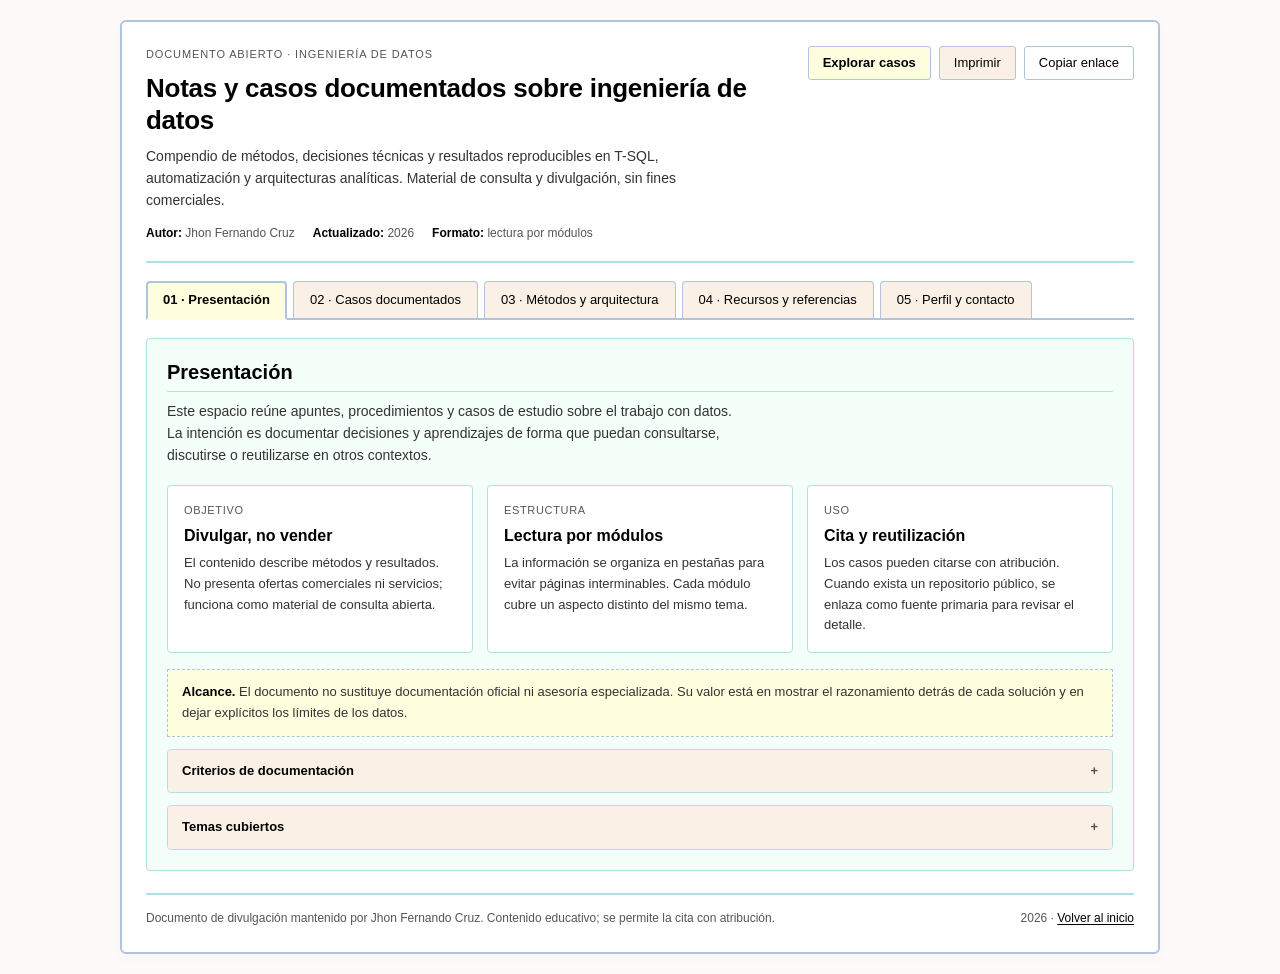
==== index.html @ 16dccc3d "Primera actualizacion de tentexto informativo" ====
<!DOCTYPE html>
<html lang="es">
<head>
  <meta charset="UTF-8">
  <meta name="viewport" content="width=device-width, initial-scale=1.0">
  <meta name="color-scheme" content="light">
  <meta name="description" content="Compendio abierto de notas, métodos y casos documentados sobre ingeniería de datos: T-SQL, automatización, arquitecturas Medallion y analítica.">
  <title>Ingeniería de datos · Notas y casos documentados</title>
  <link rel="icon" href="data:image/svg+xml,%3Csvg xmlns='http://www.w3.org/2000/svg' viewBox='0 0 64 64'%3E%3Crect width='64' height='64' rx='8' fill='%23FFFAFA' stroke='%23B0C4DE' stroke-width='3'/%3E%3Ctext x='32' y='42' font-family='Arial' font-size='24' font-weight='600' fill='%23000000' text-anchor='middle'%3Ejf%3C/text%3E%3C/svg%3E">
  <style>
    :root {
      --bg: #FFFAFA;
      --surface: #FFFFFF;
      --surface-tab: #FAF0E6;
      --surface-tab-active: #FFFFE0;
      --surface-panel: #F5FFFA;
      --surface-note: #FFFFE0;
      --border: #B0C4DE;
      --border-soft: #B0E0E6;
      --accent: #7FFFD4;
      --ink: #000000;
      --ink-soft: #333333;
      --ink-muted: #555555;
    }

    *,
    *::before,
    *::after {
      box-sizing: border-box;
    }

    [hidden] {
      display: none !important;
    }

    html {
      scroll-behavior: smooth;
    }

    body {
      margin: 0;
      min-height: 100vh;
      padding: 20px;
      display: flex;
      justify-content: center;
      align-items: flex-start;
      background-color: var(--bg);
      color: var(--ink);
      font-family: Arial, Helvetica, sans-serif;
      font-size: 14px;
      line-height: 1.6;
    }

    a {
      color: var(--ink);
      text-decoration: underline;
      text-underline-offset: 2px;
    }

    a:hover {
      text-decoration-thickness: 2px;
    }

    button {
      font-family: inherit;
    }

    :focus-visible {
      outline: 2px solid var(--border);
      outline-offset: 2px;
    }

    .skip-link {
      position: absolute;
      top: -60px;
      left: 16px;
      z-index: 10;
      padding: 8px 12px;
      border: 2px solid var(--border);
      background: var(--surface);
      font-size: 13px;
    }

    .skip-link:focus {
      top: 16px;
    }

    .main-container {
      width: 100%;
      max-width: 1040px;
      padding: 24px;
      border: 2px solid var(--border);
      border-radius: 6px;
      background-color: var(--surface);
      box-shadow: 0 4px 12px rgba(0, 0, 0, 0.03);
    }

    .doc-header {
      display: flex;
      align-items: flex-start;
      justify-content: space-between;
      gap: 24px;
      margin-bottom: 18px;
      padding-bottom: 18px;
      border-bottom: 2px solid var(--border-soft);
    }

    .doc-label {
      margin: 0 0 8px;
      color: var(--ink-muted);
      font-size: 11px;
      letter-spacing: 0.08em;
      text-transform: uppercase;
    }

    .doc-header h1 {
      margin: 0 0 8px;
      font-size: 26px;
      font-weight: 600;
      line-height: 1.25;
      letter-spacing: -0.01em;
    }

    .doc-subtitle {
      max-width: 70ch;
      margin: 0;
      color: var(--ink-soft);
      font-size: 14px;
    }

    .doc-meta {
      display: flex;
      flex-wrap: wrap;
      gap: 4px 18px;
      margin-top: 12px;
      color: var(--ink-muted);
      font-size: 12px;
    }

    .doc-meta strong {
      color: var(--ink);
      font-weight: 600;
    }

    .header-actions {
      display: flex;
      flex: 0 0 auto;
      flex-wrap: wrap;
      justify-content: flex-end;
      gap: 8px;
    }

    .btn {
      display: inline-flex;
      align-items: center;
      justify-content: center;
      gap: 6px;
      padding: 8px 14px;
      border: 1px solid var(--border);
      border-radius: 3px;
      background-color: var(--surface-tab);
      color: var(--ink);
      font-size: 13px;
      line-height: 1.2;
      text-decoration: none;
      cursor: pointer;
      transition: background-color 0.2s ease, border-color 0.2s ease;
    }

    .btn:hover {
      border-color: var(--accent);
      background-color: var(--surface-tab-active);
    }

    .btn-primary {
      background-color: var(--surface-tab-active);
      font-weight: 600;
    }

    .btn-quiet {
      background-color: var(--surface);
    }

    .btn-small {
      padding: 6px 10px;
      font-size: 12px;
    }

    .tabs-nav {
      display: flex;
      flex-wrap: wrap;
      gap: 6px;
      margin-bottom: 18px;
      border-bottom: 2px solid var(--border);
    }

    .tab-button {
      padding: 10px 16px;
      border: 1px solid var(--border);
      border-bottom: none;
      border-radius: 4px 4px 0 0;
      background-color: var(--surface-tab);
      color: var(--ink);
      font-size: 13px;
      line-height: 1.2;
      cursor: pointer;
      transition: background-color 0.2s ease, border-color 0.2s ease;
    }

    .tab-button:hover {
      border-color: var(--accent);
      background-color: var(--surface-tab-active);
    }

    .tab-button[aria-selected="true"] {
      margin-bottom: -2px;
      padding: 9px 15px;
      border: 2px solid var(--border);
      border-bottom: 2px solid var(--surface-tab-active);
      background-color: var(--surface-tab-active);
      font-weight: 600;
    }

    .tab-content {
      padding: 20px;
      border: 1px solid var(--border-soft);
      border-radius: 4px;
      background-color: var(--surface-panel);
    }

    .tab-content h2 {
      margin: 0 0 8px;
      padding-bottom: 6px;
      border-bottom: 1px solid var(--accent);
      font-size: 20px;
      font-weight: 600;
      line-height: 1.3;
    }

    .tab-content h3 {
      margin: 0 0 6px;
      font-size: 16px;
      font-weight: 600;
      line-height: 1.35;
    }

    .tab-content h4 {
      margin: 0 0 6px;
      font-size: 13px;
      font-weight: 600;
    }

    .panel-intro {
      max-width: 75ch;
      margin: 0 0 18px;
      color: var(--ink-soft);
    }

    .kicker {
      display: block;
      margin: 0 0 6px;
      color: var(--ink-muted);
      font-size: 11px;
      letter-spacing: 0.06em;
      text-transform: uppercase;
    }

    .grid {
      display: grid;
      gap: 14px;
    }

    .grid-2 {
      grid-template-columns: repeat(2, minmax(0, 1fr));
    }

    .grid-3 {
      grid-template-columns: repeat(3, minmax(0, 1fr));
    }

    .card {
      padding: 16px;
      border: 1px solid var(--border-soft);
      border-radius: 4px;
      background-color: var(--surface);
    }

    .card p {
      margin: 0;
      color: var(--ink-soft);
      font-size: 13px;
    }

    .card p + p {
      margin-top: 8px;
    }

    .list {
      margin: 0;
      padding-left: 18px;
      color: var(--ink-soft);
      font-size: 13px;
    }

    .list li {
      margin: 4px 0;
    }

    .list li::marker {
      color: var(--border);
    }

    .callout {
      margin-top: 16px;
      padding: 12px 14px;
      border: 1px dashed var(--border);
      background-color: var(--surface-note);
      color: var(--ink-soft);
      font-size: 13px;
    }

    .callout strong {
      color: var(--ink);
    }

    .callout p {
      margin: 0;
    }

    .callout p + p {
      margin-top: 6px;
    }

    .tag-list {
      display: flex;
      flex-wrap: wrap;
      gap: 5px;
      margin-top: 12px;
    }

    .tag {
      display: inline-block;
      padding: 2px 7px;
      border: 1px solid var(--border-soft);
      border-radius: 3px;
      background-color: var(--surface);
      color: var(--ink-soft);
      font-size: 11px;
      line-height: 1.4;
      white-space: nowrap;
    }

    details.note {
      margin-top: 12px;
      overflow: hidden;
      border: 1px solid var(--border-soft);
      border-radius: 4px;
      background-color: var(--surface);
    }

    details.note summary {
      display: flex;
      align-items: center;
      justify-content: space-between;
      gap: 12px;
      padding: 11px 14px;
      background-color: var(--surface-tab);
      font-size: 13px;
      font-weight: 600;
      list-style: none;
      cursor: pointer;
    }

    details.note summary::-webkit-details-marker {
      display: none;
    }

    details.note summary::after {
      content: "+";
      color: var(--ink-muted);
      font-weight: 600;
    }

    details.note[open] summary::after {
      content: "\2013";
    }

    details.note .note-body {
      padding: 14px;
      border-top: 1px solid var(--border-soft);
      color: var(--ink-soft);
      font-size: 13px;
    }

    details.note .note-body p {
      margin: 0 0 8px;
    }

    details.note .note-body p:last-child {
      margin-bottom: 0;
    }

    .toolbar {
      display: flex;
      flex-wrap: wrap;
      align-items: center;
      justify-content: space-between;
      gap: 12px;
      margin-bottom: 12px;
      padding: 10px;
      border: 1px solid var(--border-soft);
      border-radius: 4px;
      background-color: var(--surface);
    }

    .filters {
      display: flex;
      flex-wrap: wrap;
      gap: 4px;
    }

    .filter {
      padding: 6px 10px;
      border: 1px solid var(--border);
      border-radius: 3px;
      background-color: var(--surface-tab);
      color: var(--ink);
      font-size: 12px;
      line-height: 1.2;
      cursor: pointer;
      transition: background-color 0.2s ease, border-color 0.2s ease;
    }

    .filter:hover {
      border-color: var(--accent);
      background-color: var(--surface-tab-active);
    }

    .filter[aria-pressed="true"] {
      padding: 5px 9px;
      border: 2px solid var(--border);
      background-color: var(--surface-tab-active);
      font-weight: 600;
    }

    .count {
      margin-left: 2px;
      color: var(--ink-muted);
      font-size: 10px;
    }

    .search {
      display: flex;
      align-items: center;
      gap: 8px;
      height: 34px;
      padding: 0 10px;
      border: 1px solid var(--border);
      border-radius: 3px;
      background-color: var(--surface);
    }

    .search svg {
      flex: 0 0 auto;
      width: 14px;
      height: 14px;
      color: var(--ink-muted);
    }

    .search input {
      width: 190px;
      border: 0;
      outline: 0;
      background: transparent;
      color: var(--ink);
      font-family: inherit;
      font-size: 13px;
    }

    .results {
      margin: 0 0 12px;
      color: var(--ink-muted);
      font-size: 12px;
    }

    .results strong {
      color: var(--ink);
      font-weight: 600;
    }

    .case-grid {
      display: grid;
      grid-template-columns: repeat(2, minmax(0, 1fr));
      gap: 14px;
    }

    .case-card {
      display: flex;
      flex-direction: column;
      padding: 16px;
      border: 1px solid var(--border-soft);
      border-radius: 4px;
      background-color: var(--surface);
      transition: border-color 0.2s ease;
    }

    .case-card:hover {
      border-color: var(--border);
    }

    .case-top {
      display: flex;
      flex-wrap: wrap;
      align-items: center;
      gap: 8px;
      margin-bottom: 10px;
      color: var(--ink-muted);
      font-size: 11px;
      letter-spacing: 0.05em;
      text-transform: uppercase;
    }

    .case-num {
      color: var(--ink);
      font-weight: 600;
    }

    .case-year {
      margin-left: auto;
    }

    .case-card h3 {
      margin-bottom: 8px;
    }

    .case-card > p {
      flex: 1;
      margin: 0;
      color: var(--ink-soft);
      font-size: 13px;
    }

    .case-actions {
      display: flex;
      flex-wrap: wrap;
      gap: 8px;
      margin-top: 14px;
      padding-top: 12px;
      border-top: 1px solid var(--border-soft);
    }

    .empty-state {
      grid-column: 1 / -1;
      padding: 28px;
      border: 1px dashed var(--border);
      background-color: var(--surface-note);
      text-align: center;
      font-size: 13px;
    }

    .empty-state p {
      margin: 0 0 12px;
      color: var(--ink-soft);
    }

    .flow {
      display: flex;
      flex-wrap: wrap;
      align-items: center;
      gap: 6px;
      margin-bottom: 16px;
      padding: 14px;
      border: 1px solid var(--border-soft);
      border-radius: 4px;
      background-color: var(--surface);
    }

    .flow-step {
      padding: 6px 10px;
      border: 1px solid var(--border);
      border-radius: 3px;
      background-color: var(--surface-tab);
      font-size: 12px;
    }

    .flow-arrow {
      color: var(--ink-muted);
      font-size: 12px;
    }

    .section-sub {
      margin: 20px 0 10px;
      font-size: 16px;
      font-weight: 600;
    }

    .table-wrap {
      overflow-x: auto;
      border: 1px solid var(--border-soft);
      border-radius: 4px;
      background-color: var(--surface);
    }

    table {
      width: 100%;
      border-collapse: collapse;
      font-size: 13px;
    }

    th,
    td {
      padding: 9px 12px;
      border-bottom: 1px solid var(--border-soft);
      text-align: left;
      vertical-align: top;
    }

    th {
      background-color: var(--surface-tab);
      font-weight: 600;
    }

    tr:last-child td {
      border-bottom: 0;
    }

    td {
      color: var(--ink-soft);
    }

    .profile {
      padding: 18px;
      border: 1px solid var(--border-soft);
      border-radius: 4px;
      background-color: var(--surface);
    }

    .profile-head {
      display: flex;
      align-items: center;
      gap: 14px;
      margin-bottom: 14px;
      padding-bottom: 14px;
      border-bottom: 1px solid var(--border-soft);
    }

    .avatar {
      display: grid;
      place-items: center;
      width: 52px;
      height: 52px;
      border: 2px solid var(--border);
      border-radius: 4px;
      background-color: var(--surface-tab-active);
      font-size: 18px;
      font-weight: 600;
    }

    .profile-head h3 {
      margin: 0 0 2px;
    }

    .profile-head p {
      margin: 0;
      color: var(--ink-soft);
      font-size: 13px;
    }

    .profile .grid {
      margin-top: 14px;
    }

    .doc-footer {
      display: flex;
      flex-wrap: wrap;
      align-items: center;
      justify-content: space-between;
      gap: 12px;
      margin-top: 22px;
      padding-top: 14px;
      border-top: 2px solid var(--border-soft);
      color: var(--ink-muted);
      font-size: 12px;
    }

    .doc-footer p {
      margin: 0;
    }

    .action-status {
      margin: 8px 0 0;
      color: var(--ink-muted);
      font-size: 12px;
    }

    dialog {
      width: min(680px, calc(100% - 32px));
      max-height: calc(100vh - 40px);
      padding: 0;
      border: 2px solid var(--border);
      border-radius: 6px;
      background-color: var(--surface);
      color: var(--ink);
      box-shadow: 0 18px 50px rgba(0, 0, 0, 0.18);
    }

    dialog::backdrop {
      background-color: rgba(0, 0, 0, 0.35);
    }

    .modal-head {
      display: flex;
      align-items: flex-start;
      justify-content: space-between;
      gap: 16px;
      padding: 16px 20px;
      border-bottom: 2px solid var(--border-soft);
      background-color: var(--surface-tab);
    }

    .modal-head h3 {
      margin: 4px 0 0;
      font-size: 18px;
      font-weight: 600;
      line-height: 1.3;
    }

    .modal-head .kicker {
      margin: 0;
    }

    .icon-btn {
      display: grid;
      place-items: center;
      width: 32px;
      height: 32px;
      padding: 0;
      border: 1px solid var(--border);
      border-radius: 3px;
      background-color: var(--surface);
      color: var(--ink);
      font-size: 20px;
      line-height: 1;
      cursor: pointer;
    }

    .icon-btn:hover {
      border-color: var(--accent);
      background-color: var(--surface-tab-active);
    }

    .modal-body {
      max-height: 60vh;
      padding: 20px;
      overflow-y: auto;
    }

    .modal-section {
      margin-bottom: 16px;
    }

    .modal-section:last-child {
      margin-bottom: 0;
    }

    .modal-section h4 {
      margin: 0 0 6px;
      font-size: 13px;
      font-weight: 600;
      letter-spacing: 0.06em;
      text-transform: uppercase;
    }

    .modal-section p {
      margin: 0;
      color: var(--ink-soft);
      font-size: 13px;
    }

    .modal-foot {
      display: flex;
      flex-wrap: wrap;
      align-items: center;
      justify-content: space-between;
      gap: 8px;
      padding: 14px 20px;
      border-top: 1px solid var(--border-soft);
      background-color: var(--surface);
    }

    body.modal-open {
      overflow: hidden;
    }

    @media (max-width: 860px) {
      .doc-header {
        flex-direction: column;
      }

      .header-actions {
        justify-content: flex-start;
      }

      .grid-3 {
        grid-template-columns: 1fr;
      }
    }

    @media (max-width: 720px) {
      body {
        padding: 12px;
      }

      .main-container {
        padding: 16px;
      }

      .doc-header h1 {
        font-size: 22px;
      }

      .grid-2,
      .case-grid {
        grid-template-columns: 1fr;
      }

      .toolbar {
        flex-direction: column;
        align-items: stretch;
      }

      .search {
        width: 100%;
      }

      .search input {
        width: 100%;
      }

      .tab-button {
        padding: 9px 12px;
        font-size: 12px;
      }

      .tab-button[aria-selected="true"] {
        padding: 8px 11px;
      }
    }

    @media (max-width: 480px) {
      .doc-meta {
        flex-direction: column;
        gap: 2px;
      }

      .header-actions .btn {
        flex: 1;
      }

      .tab-content {
        padding: 16px;
      }
    }

    @media (prefers-reduced-motion: reduce) {
      html {
        scroll-behavior: auto;
      }

      *,
      *::before,
      *::after {
        animation: none !important;
        transition: none !important;
      }
    }

    @media print {
      body {
        display: block;
        padding: 0;
      }

      .main-container {
        max-width: none;
        padding: 0;
        border: 0;
        box-shadow: none;
      }

      .header-actions,
      .tabs-nav,
      .toolbar,
      .case-actions,
      .modal-foot,
      .doc-footer,
      .action-status {
        display: none !important;
      }

      .tab-content,
      .tab-content[hidden] {
        display: block !important;
        margin-bottom: 24px;
        padding: 0;
        border: 0;
      }

      .case-card[hidden] {
        display: flex !important;
      }

      a {
        text-decoration: none;
      }
    }
  </style>
</head>
<body>
  <a class="skip-link" href="#contenido">Saltar al contenido</a>

  <div class="main-container">
    <header class="doc-header">
      <div>
        <p class="doc-label">Documento abierto · Ingeniería de datos</p>
        <h1>Notas y casos documentados sobre ingeniería de datos</h1>
        <p class="doc-subtitle">Compendio de métodos, decisiones técnicas y resultados reproducibles en T-SQL, automatización y arquitecturas analíticas. Material de consulta y divulgación, sin fines comerciales.</p>
        <div class="doc-meta">
          <span><strong>Autor:</strong> Jhon Fernando Cruz</span>
          <span><strong>Actualizado:</strong> 2026</span>
          <span><strong>Formato:</strong> lectura por módulos</span>
        </div>
      </div>
      <div class="header-actions">
        <button class="btn btn-primary" type="button" data-goto="tab-casos">Explorar casos</button>
        <button class="btn" type="button" id="printDoc">Imprimir</button>
        <button class="btn btn-quiet" type="button" id="copyLink">Copiar enlace</button>
      </div>
    </header>
    <p class="action-status" id="actionStatus" role="status" aria-live="polite"></p>

    <nav class="tabs-nav" role="tablist" aria-label="Módulos del documento">
      <button class="tab-button" id="tab-presentacion" type="button" role="tab" aria-selected="true" aria-controls="panel-presentacion" tabindex="0">01 · Presentación</button>
      <button class="tab-button" id="tab-casos" type="button" role="tab" aria-selected="false" aria-controls="panel-casos" tabindex="-1">02 · Casos documentados</button>
      <button class="tab-button" id="tab-metodos" type="button" role="tab" aria-selected="false" aria-controls="panel-metodos" tabindex="-1">03 · Métodos y arquitectura</button>
      <button class="tab-button" id="tab-recursos" type="button" role="tab" aria-selected="false" aria-controls="panel-recursos" tabindex="-1">04 · Recursos y referencias</button>
      <button class="tab-button" id="tab-perfil" type="button" role="tab" aria-selected="false" aria-controls="panel-perfil" tabindex="-1">05 · Perfil y contacto</button>
    </nav>

    <main id="contenido">
      <section class="tab-content" id="panel-presentacion" role="tabpanel" aria-labelledby="tab-presentacion" tabindex="0">
        <h2>Presentación</h2>
        <p class="panel-intro">Este espacio reúne apuntes, procedimientos y casos de estudio sobre el trabajo con datos. La intención es documentar decisiones y aprendizajes de forma que puedan consultarse, discutirse o reutilizarse en otros contextos.</p>

        <div class="grid grid-3">
          <article class="card">
            <span class="kicker">Objetivo</span>
            <h3>Divulgar, no vender</h3>
            <p>El contenido describe métodos y resultados. No presenta ofertas comerciales ni servicios; funciona como material de consulta abierta.</p>
          </article>
          <article class="card">
            <span class="kicker">Estructura</span>
            <h3>Lectura por módulos</h3>
            <p>La información se organiza en pestañas para evitar páginas interminables. Cada módulo cubre un aspecto distinto del mismo tema.</p>
          </article>
          <article class="card">
            <span class="kicker">Uso</span>
            <h3>Cita y reutilización</h3>
            <p>Los casos pueden citarse con atribución. Cuando exista un repositorio público, se enlaza como fuente primaria para revisar el detalle.</p>
          </article>
        </div>

        <div class="callout">
          <p><strong>Alcance.</strong> El documento no sustituye documentación oficial ni asesoría especializada. Su valor está en mostrar el razonamiento detrás de cada solución y en dejar explícitos los límites de los datos.</p>
        </div>

        <details class="note">
          <summary>Criterios de documentación</summary>
          <div class="note-body">
            <ul class="list">
              <li>Reproducibilidad: cada caso indica herramientas, entradas y pasos generales.</li>
              <li>Contexto: se explica el problema antes de la solución.</li>
              <li>Límites: se anotan supuestos, restricciones y resultados que no deben generalizarse.</li>
              <li>Fuentes: los repositorios y la documentación externa se enlazan cuando están disponibles.</li>
            </ul>
          </div>
        </details>

        <details class="note">
          <summary>Temas cubiertos</summary>
          <div class="note-body">
            <div class="tag-list">
              <span class="tag">T-SQL</span>
              <span class="tag">SQL Server</span>
              <span class="tag">Python</span>
              <span class="tag">Pandas</span>
              <span class="tag">DuckDB</span>
              <span class="tag">SSIS</span>
              <span class="tag">Power BI</span>
              <span class="tag">Arquitectura Medallion</span>
              <span class="tag">APIs REST</span>
              <span class="tag">OCR</span>
              <span class="tag">Machine learning</span>
              <span class="tag">Automatización</span>
            </div>
          </div>
        </details>
      </section>

      <section class="tab-content" id="panel-casos" role="tabpanel" aria-labelledby="tab-casos" tabindex="0" hidden>
        <h2>Casos documentados</h2>
        <p class="panel-intro">Seis ejercicios resumidos con contexto, método, resultados y aprendizajes. Usa los filtros o la búsqueda para localizar un tema; abre una ficha para leer el detalle sin salir de esta vista.</p>

        <div class="toolbar">
          <div class="filters" role="group" aria-label="Filtrar casos por área">
            <button class="filter" type="button" data-filter="all" aria-pressed="true">Todos <span class="count">06</span></button>
            <button class="filter" type="button" data-filter="data" aria-pressed="false">Datos y BI <span class="count">03</span></button>
            <button class="filter" type="button" data-filter="ml" aria-pressed="false">ML e IA <span class="count">02</span></button>
            <button class="filter" type="button" data-filter="web" aria-pressed="false">Web y APIs <span class="count">02</span></button>
            <button class="filter" type="button" data-filter="automation" aria-pressed="false">Automatización <span class="count">03</span></button>
          </div>
          <label class="search">
            <span class="kicker" hidden>Buscar casos</span>
            <svg viewBox="0 0 24 24" fill="none" stroke="currentColor" stroke-width="1.8" stroke-linecap="round" stroke-linejoin="round" aria-hidden="true"><circle cx="11" cy="11" r="7"></circle><path d="m20 20-3.5-3.5"></path></svg>
            <input id="caseSearch" type="search" placeholder="Buscar tecnología o tema" aria-label="Buscar casos por tecnología o tema">
          </label>
        </div>

        <p class="results" aria-live="polite"><strong id="caseCount">06</strong> casos visibles</p>

        <div class="case-grid" id="caseGrid">
          <article class="case-card" data-category="ml data" data-search="tesis maestria ciencia datos prediccion sla ultima milla logistica sql server databricks duckdb xgboost lightgbm random forest shap">
            <div class="case-top">
              <span class="case-num">01</span>
              <span class="tag">ML y Datos</span>
              <span class="case-year">2026</span>
            </div>
            <h3>Predicción de SLA en última milla</h3>
            <p>Base analítica por guía y modelos para estimar tiempos de entrega e incumplimiento de SLA en Bogotá, con validación temporal y prueba final única.</p>
            <div class="tag-list">
              <span class="tag">Databricks</span>
              <span class="tag">DuckDB</span>
              <span class="tag">SQL Server</span>
              <span class="tag">XGBoost</span>
            </div>
            <div class="case-actions">
              <button class="btn btn-small" type="button" data-case="sla">Leer ficha</button>
              <a class="btn btn-small btn-quiet" href="https://github.com/jhonfcb87colab/PROYECTO_DE_GRADO_ML-" target="_blank" rel="noopener noreferrer">Repositorio</a>
            </div>
          </article>

          <article class="case-card" data-category="ml" data-search="proyecto centinela perceptron multicapa mlp pytorch produccion agricola valle del cauca regresion datos abiertos">
            <div class="case-top">
              <span class="case-num">02</span>
              <span class="tag">ML e IA</span>
              <span class="case-year">2026</span>
            </div>
            <h3>Proyecto Centinela · MLP agrícola</h3>
            <p>Red neuronal en PyTorch para estimar producción frutícola del Valle del Cauca a partir de municipio, cultivo, ciclo y año, con auditoría ética de sus errores.</p>
            <div class="tag-list">
              <span class="tag">PyTorch</span>
              <span class="tag">MLP</span>
              <span class="tag">Pandas</span>
              <span class="tag">Socrata</span>
            </div>
            <div class="case-actions">
              <button class="btn btn-small" type="button" data-case="centinela">Leer ficha</button>
              <a class="btn btn-small btn-quiet" href="https://github.com/jhonfcb87colab/ProyectoCentinela" target="_blank" rel="noopener noreferrer">Repositorio</a>
            </div>
          </article>

          <article class="case-card" data-category="data web" data-search="bi web flask dashboards sql server postgresql mysql roles permisos autoria visualizacion auditoria">
            <div class="case-top">
              <span class="case-num">03</span>
              <span class="tag">Datos y BI</span>
              <span class="case-year">2026</span>
            </div>
            <h3>BI Web · dashboards con roles y SQL</h3>
            <p>Aplicación Flask con capas de autoría y visualización, login, permisos por tablero, consola SQL y conexión a SQL Server, PostgreSQL, MySQL y más.</p>
            <div class="tag-list">
              <span class="tag">Flask</span>
              <span class="tag">SQL Server</span>
              <span class="tag">RBAC</span>
              <span class="tag">SVG charts</span>
            </div>
            <div class="case-actions">
              <button class="btn btn-small" type="button" data-case="biweb">Leer ficha</button>
              <a class="btn btn-small btn-quiet" href="https://github.com/jhonfcb87colab/Proyecto06" target="_blank" rel="noopener noreferrer">Repositorio</a>
            </div>
          </article>

          <article class="case-card" data-category="data automation" data-search="repoblamiento bi escritorio python ttkbootstrap sql server procedimientos almacenados fechas login roles admin">
            <div class="case-top">
              <span class="case-num">04</span>
              <span class="tag">Automatización</span>
              <span class="case-year">2026</span>
            </div>
            <h3>Repoblamiento BI · app de escritorio</h3>
            <p>Herramienta Python para relanzar procesos de cubos por rango de fechas, ejecutar procedimientos en SQL Server y administrar usuarios y roles sin tocar el servidor.</p>
            <div class="tag-list">
              <span class="tag">Python</span>
              <span class="tag">ttkbootstrap</span>
              <span class="tag">SQL Server</span>
              <span class="tag">Stored procs</span>
            </div>
            <div class="case-actions">
              <button class="btn btn-small" type="button" data-case="repoblamiento">Leer ficha</button>
              <a class="btn btn-small btn-quiet" href="https://github.com/jhonfcb87colab/DevAppFinalRepoblar" target="_blank" rel="noopener noreferrer">Repositorio</a>
            </div>
          </article>

          <article class="case-card" data-category="web automation" data-search="api repoblamiento fastapi rest endpoints python json integracion sql server procesos">
            <div class="case-top">
              <span class="case-num">05</span>
              <span class="tag">Web y APIs</span>
              <span class="case-year">2026</span>
            </div>
            <h3>API de repoblamiento con FastAPI</h3>
            <p>API REST para validar y disparar procesos de repoblamiento, con endpoints de prueba y un punto de integración para conectar procedimientos de SQL Server.</p>
            <div class="tag-list">
              <span class="tag">FastAPI</span>
              <span class="tag">Python</span>
              <span class="tag">REST</span>
              <span class="tag">JSON</span>
            </div>
            <div class="case-actions">
              <button class="btn btn-small" type="button" data-case="api">Leer ficha</button>
              <a class="btn btn-small btn-quiet" href="https://github.com/jhonfcb87colab/Dev_Repoblamiento" target="_blank" rel="noopener noreferrer">Repositorio</a>
            </div>
          </article>

          <article class="case-card" data-category="automation" data-search="ocr guias logisticas python opencv tesseract pyzbar codigo barras devoluciones imagenes tif sql server">
            <div class="case-top">
              <span class="case-num">06</span>
              <span class="tag">Automatización</span>
              <span class="case-year">2025</span>
            </div>
            <h3>OCR de guías logísticas</h3>
            <p>Procesamiento por lotes de imágenes TIF con OpenCV, Tesseract y pyzbar para leer códigos de barras, detectar devoluciones e insertar resultados en SQL Server.</p>
            <div class="tag-list">
              <span class="tag">OpenCV</span>
              <span class="tag">Tesseract</span>
              <span class="tag">pyzbar</span>
              <span class="tag">SQL Server</span>
            </div>
            <div class="case-actions">
              <button class="btn btn-small" type="button" data-case="ocr">Leer ficha</button>
              <a class="btn btn-small btn-quiet" href="https://github.com/jhonfcb87colab/Dev_Py_pruebas_procesar_img" target="_blank" rel="noopener noreferrer">Repositorio</a>
            </div>
          </article>

          <div class="empty-state" id="caseEmpty" hidden>
            <p>No hay casos que coincidan con la búsqueda o el filtro seleccionado.</p>
            <button class="btn" type="button" id="clearFilters">Limpiar filtros</button>
          </div>
        </div>

        <div class="callout">
          <p><strong>Nota metodológica.</strong> Las cifras y resultados corresponden a los contextos descritos en cada ficha. No deben interpretarse como benchmarks generales ni como garantía de rendimiento en otros entornos.</p>
        </div>
      </section>

      <section class="tab-content" id="panel-metodos" role="tabpanel" aria-labelledby="tab-metodos" tabindex="0" hidden>
        <h2>Métodos y arquitectura</h2>
        <p class="panel-intro">Resumen de los patrones que se repiten en los casos: un flujo por capas, consultas medibles y automatizaciones con control explícito. Cada bloque describe el criterio, no una receta rígida.</p>

        <div class="flow" aria-label="Flujo de referencia de datos">
          <span class="flow-step">Origen</span>
          <span class="flow-arrow">→</span>
          <span class="flow-step">Staging</span>
          <span class="flow-arrow">→</span>
          <span class="flow-step">Bronce</span>
          <span class="flow-arrow">→</span>
          <span class="flow-step">Plata</span>
          <span class="flow-arrow">→</span>
          <span class="flow-step">Oro</span>
          <span class="flow-arrow">→</span>
          <span class="flow-step">Consumo</span>
        </div>

        <div class="grid grid-2">
          <details class="note" open>
            <summary>Arquitectura Medallion</summary>
            <div class="note-body">
              <p>La arquitectura separa el dato crudo del dato listo para analizar. Cada capa tiene una responsabilidad distinta y un nivel de calidad esperado.</p>
              <ul class="list">
                <li><strong>Bronce:</strong> ingesta sin transformar, con trazabilidad de origen y fecha de carga.</li>
                <li><strong>Plata:</strong> limpieza, normalización, deduplicación y reglas de negocio básicas.</li>
                <li><strong>Oro:</strong> modelos agregados y tablas listas para consumo analítico.</li>
              </ul>
            </div>
          </details>

          <details class="note">
            <summary>Optimización T-SQL</summary>
            <div class="note-body">
              <p>La optimización parte del plan de ejecución y de la carga real, no de aplicar índices por costumbre.</p>
              <ul class="list">
                <li>Revisar predicados y evitar funciones que impidan el uso de índices.</li>
                <li>Analizar estadísticas, cardinalidad y lecturas lógicas antes de crear índices.</li>
                <li>Evaluar particionamiento y filegroups cuando el volumen lo justifica.</li>
                <li>Medir antes y después; documentar el cambio y su impacto.</li>
              </ul>
            </div>
          </details>

          <details class="note">
            <summary>Automatización y orquestación</summary>
            <div class="note-body">
              <p>Automatizar no es solo programar una tarea: implica hacerla observable y repetible.</p>
              <ul class="list">
                <li>Separar configuración, credenciales y lógica.</li>
                <li>Registrar inicio, fin, errores y duración de cada ejecución.</li>
                <li>Diseñar procesos idempotentes y con reintentos controlados.</li>
                <li>Usar Python, Bash o SSIS según el entorno y el equipo que mantiene el proceso.</li>
              </ul>
            </div>
          </details>

          <details class="note">
            <summary>Calidad y observabilidad</summary>
            <div class="note-body">
              <p>Un pipeline silencioso no es necesariamente un pipeline sano. La validación debe ser explícita.</p>
              <ul class="list">
                <li>Verificar conteos, nulos, duplicados y rangos esperados.</li>
                <li>Controlar frescura del dato y fechas de última carga.</li>
                <li>Separar errores técnicos de errores de negocio.</li>
                <li>Alertar con contexto suficiente para diagnosticar sin abrir el servidor.</li>
              </ul>
            </div>
          </details>

          <details class="note">
            <summary>Entrega analítica y Power BI</summary>
            <div class="note-body">
              <p>La capa de consumo debe responder preguntas concretas y mantener coherencia entre métricas.</p>
              <ul class="list">
                <li>Definir métricas una sola vez y reutilizarlas en los tableros.</li>
                <li>Documentar el grano de cada tabla y el significado de cada campo.</li>
                <li>Optimizar el modelo antes de agregar complejidad visual.</li>
                <li>Revisar permisos y exposición de datos sensibles.</li>
              </ul>
            </div>
          </details>

          <details class="note">
            <summary>Checklist de revisión</summary>
            <div class="note-body">
              <ul class="list">
                <li>¿El problema y el alcance están escritos?</li>
                <li>¿Las fuentes y supuestos están identificados?</li>
                <li>¿El proceso se puede repetir sin intervención manual?</li>
                <li>¿Hay validaciones y registro de errores?</li>
                <li>¿Los resultados tienen fecha, contexto y límites?</li>
                <li>¿La documentación permite que otra persona lo mantenga?</li>
              </ul>
            </div>
          </details>
        </div>
      </section>

      <section class="tab-content" id="panel-recursos" role="tabpanel" aria-labelledby="tab-recursos" tabindex="0" hidden>
        <h2>Recursos y referencias</h2>
        <p class="panel-intro">Herramientas, fuentes y definiciones de apoyo. Los enlaces externos llevan a documentación oficial o a los repositorios donde se publica el código de cada caso.</p>

        <div class="grid grid-2">
          <article class="card">
            <span class="kicker">Herramientas</span>
            <h3>Organizadas por área</h3>
            <ul class="list">
              <li><strong>Bases de datos:</strong> SQL Server, T-SQL, PostgreSQL, MySQL.</li>
              <li><strong>Procesamiento:</strong> Python, Pandas, DuckDB, PyTorch.</li>
              <li><strong>Integración:</strong> SSIS, FastAPI, APIs REST.</li>
              <li><strong>Visualización:</strong> Power BI, gráficos SVG.</li>
              <li><strong>Automatización:</strong> Bash, Linux, Git.</li>
              <li><strong>Visión:</strong> OpenCV, Tesseract, pyzbar.</li>
            </ul>
          </article>

          <article class="card">
            <span class="kicker">Fuentes primarias</span>
            <h3>Repositorios de los casos</h3>
            <ul class="list">
              <li><a href="https://github.com/jhonfcb87colab/PROYECTO_DE_GRADO_ML-" target="_blank" rel="noopener noreferrer">Predicción de SLA en última milla</a></li>
              <li><a href="https://github.com/jhonfcb87colab/ProyectoCentinela" target="_blank" rel="noopener noreferrer">Proyecto Centinela</a></li>
              <li><a href="https://github.com/jhonfcb87colab/Proyecto06" target="_blank" rel="noopener noreferrer">BI Web con roles y SQL</a></li>
              <li><a href="https://github.com/jhonfcb87colab/DevAppFinalRepoblar" target="_blank" rel="noopener noreferrer">Repoblamiento BI de escritorio</a></li>
              <li><a href="https://github.com/jhonfcb87colab/Dev_Repoblamiento" target="_blank" rel="noopener noreferrer">API de repoblamiento</a></li>
              <li><a href="https://github.com/jhonfcb87colab/Dev_Py_pruebas_procesar_img" target="_blank" rel="noopener noreferrer">OCR de guías logísticas</a></li>
            </ul>
          </article>
        </div>

        <h3 class="section-sub">Glosario mínimo</h3>
        <div class="table-wrap">
          <table>
            <thead>
              <tr>
                <th scope="col">Término</th>
                <th scope="col">Definición breve</th>
              </tr>
            </thead>
            <tbody>
              <tr>
                <td>Arquitectura Medallion</td>
                <td>Organización por capas de calidad creciente: bronce, plata y oro.</td>
              </tr>
              <tr>
                <td>Idempotencia</td>
                <td>Propiedad de un proceso que puede ejecutarse varias veces sin duplicar resultados.</td>
              </tr>
              <tr>
                <td>Predicado SARGable</td>
                <td>Condición de consulta que permite al motor usar índices de forma eficiente.</td>
              </tr>
              <tr>
                <td>SLA</td>
                <td>Acuerdo de nivel de servicio; en logística suele referirse al cumplimiento de tiempos de entrega.</td>
              </tr>
              <tr>
                <td>ETL / ELT</td>
                <td>Patrones de extracción, transformación y carga de datos entre sistemas.</td>
              </tr>
              <tr>
                <td>Frescura del dato</td>
                <td>Tiempo transcurrido desde la última actualización válida de una tabla o proceso.</td>
              </tr>
            </tbody>
          </table>
        </div>

        <details class="note">
          <summary>Documentación externa recomendada</summary>
          <div class="note-body">
            <ul class="list">
              <li><a href="https://learn.microsoft.com/sql/t-sql/language-reference" target="_blank" rel="noopener noreferrer">Microsoft Learn · Referencia de T-SQL</a></li>
              <li><a href="https://docs.python.org/3/" target="_blank" rel="noopener noreferrer">Python · Documentación oficial</a></li>
              <li><a href="https://duckdb.org/docs/" target="_blank" rel="noopener noreferrer">DuckDB · Documentación</a></li>
              <li><a href="https://pandas.pydata.org/docs/" target="_blank" rel="noopener noreferrer">Pandas · Documentación</a></li>
              <li><a href="https://fastapi.tiangolo.com/" target="_blank" rel="noopener noreferrer">FastAPI · Documentación</a></li>
              <li><a href="https://learn.microsoft.com/power-bi/" target="_blank" rel="noopener noreferrer">Microsoft Learn · Power BI</a></li>
              <li><a href="https://docs.databricks.com/" target="_blank" rel="noopener noreferrer">Databricks · Documentación</a></li>
              <li><a href="https://github.com/tesseract-ocr/tesseract" target="_blank" rel="noopener noreferrer">Tesseract OCR · Repositorio</a></li>
            </ul>
          </div>
        </details>
      </section>

      <section class="tab-content" id="panel-perfil" role="tabpanel" aria-labelledby="tab-perfil" tabindex="0" hidden>
        <h2>Perfil y contacto</h2>
        <p class="panel-intro">Información sobre el autor del documento y el enfoque con el que se mantiene. Este espacio no es una página de servicios: es el contexto necesario para interpretar y discutir el contenido.</p>

        <div class="profile">
          <div class="profile-head">
            <div class="avatar" aria-hidden="true">JF</div>
            <div>
              <h3>Jhon Fernando Cruz</h3>
              <p>Ingeniero de datos · T-SQL, Python y arquitecturas analíticas</p>
            </div>
          </div>
          <p>Diseño y documento soluciones de datos de punta a punta: consultas T-SQL avanzadas, índices y particionamiento, automatizaciones en Python sobre Linux y arquitecturas Medallion con SSIS y Power BI.</p>
          <div class="grid grid-2">
            <div>
              <h4>Áreas de trabajo</h4>
              <ul class="list">
                <li>Optimización y modelado en SQL Server.</li>
                <li>Automatización de procesos con Python y Bash.</li>
                <li>Arquitecturas por capas y calidad del dato.</li>
                <li>Tableros y modelos analíticos en Power BI.</li>
                <li>Documentación técnica y reproducibilidad.</li>
              </ul>
            </div>
            <div>
              <h4>Enfoque</h4>
              <p>Entender el problema y el contexto antes de proponer una solución. Medir, documentar límites y dejar el proceso en condiciones de ser mantenido por otra persona. El código y los resultados se publican cuando el caso lo permite.</p>
            </div>
          </div>
        </div>

        <div class="callout">
          <p><strong>Correspondencia.</strong> Para preguntas, correcciones o intercambio de conocimiento sobre los casos documentados: <a href="mailto:jfcruz.ibp@gmail.com">jfcruz.ibp@gmail.com</a>.</p>
          <p>También puedes revisar el perfil público en <a href="https://github.com/jhonfcb87colab" target="_blank" rel="noopener noreferrer">GitHub</a> o abrir un issue en el repositorio correspondiente.</p>
        </div>

        <details class="note">
          <summary>Nota sobre el alcance</summary>
          <div class="note-body">
            <p>Este documento tiene fines educativos y documentales. No constituye una oferta de servicios, una propuesta comercial ni asesoría profesional para un caso concreto.</p>
          </div>
        </details>
      </section>
    </main>

    <footer class="doc-footer">
      <p>Documento de divulgación mantenido por Jhon Fernando Cruz. Contenido educativo; se permite la cita con atribución.</p>
      <p>2026 · <a href="#tab-presentacion" data-goto="tab-presentacion">Volver al inicio</a></p>
    </footer>
  </div>

  <dialog id="caseDialog" aria-labelledby="caseDialogTitle">
    <div class="modal-head">
      <div>
        <span class="kicker" id="caseDialogMeta"></span>
        <h3 id="caseDialogTitle"></h3>
      </div>
      <form method="dialog">
        <button class="icon-btn" type="submit" aria-label="Cerrar ficha">×</button>
      </form>
    </div>
    <div class="modal-body" id="caseDialogBody"></div>
    <div class="modal-foot">
      <a class="btn btn-primary" id="caseDialogRepo" href="#" target="_blank" rel="noopener noreferrer">Abrir repositorio</a>
      <form method="dialog">
        <button class="btn btn-quiet" type="submit">Cerrar</button>
      </form>
    </div>
  </dialog>

  <script>
    (function () {
      'use strict';

      const tabs = Array.from(document.querySelectorAll('[role="tab"]'));
      const panels = Array.from(document.querySelectorAll('[role="tabpanel"]'));

      function activateTab(tab, focus) {
        if (!tab) return;
        tabs.forEach(function (item) {
          const selected = item === tab;
          item.setAttribute('aria-selected', String(selected));
          item.classList.toggle('active', selected);
          item.tabIndex = selected ? 0 : -1;
        });
        panels.forEach(function (panel) {
          const selected = panel.id === tab.getAttribute('aria-controls');
          panel.classList.toggle('active', selected);
          panel.hidden = !selected;
        });
        if (focus) tab.focus();
        if (window.history && history.replaceState) {
          history.replaceState(null, '', '#' + tab.id);
        }
      }

      tabs.forEach(function (tab, index) {
        tab.addEventListener('click', function () {
          activateTab(tab, false);
        });
        tab.addEventListener('keydown', function (event) {
          let next = null;
          if (event.key === 'ArrowRight') next = tabs[(index + 1) % tabs.length];
          else if (event.key === 'ArrowLeft') next = tabs[(index - 1 + tabs.length) % tabs.length];
          else if (event.key === 'Home') next = tabs[0];
          else if (event.key === 'End') next = tabs[tabs.length - 1];
          if (next) {
            event.preventDefault();
            activateTab(next, true);
          }
        });
      });

      const initialTab = location.hash ? document.getElementById(location.hash.slice(1)) : null;
      if (initialTab && initialTab.getAttribute('role') === 'tab') {
        activateTab(initialTab, false);
      }

      document.querySelectorAll('[data-goto]').forEach(function (control) {
        control.addEventListener('click', function (event) {
          event.preventDefault();
          const target = document.getElementById(control.dataset.goto);
          activateTab(target, true);
        });
      });

      const status = document.getElementById('actionStatus');
      const copyButton = document.getElementById('copyLink');
      if (copyButton) {
        copyButton.addEventListener('click', function () {
          const activeTab = document.querySelector('[role="tab"][aria-selected="true"]');
          const link = location.href.split('#')[0] + (activeTab ? '#' + activeTab.id : '');
          const done = function () {
            if (status) status.textContent = 'Enlace copiado al portapapeles.';
          };
          const fail = function () {
            if (status) status.textContent = 'No se pudo copiar el enlace.';
          };
          if (navigator.clipboard && navigator.clipboard.writeText) {
            navigator.clipboard.writeText(link).then(done).catch(fail);
          } else {
            fail();
          }
          window.setTimeout(function () {
            if (status) status.textContent = '';
          }, 3000);
        });
      }

      const printButton = document.getElementById('printDoc');
      if (printButton) {
        printButton.addEventListener('click', function () {
          window.print();
        });
      }

      const filterButtons = Array.from(document.querySelectorAll('.filter'));
      const caseCards = Array.from(document.querySelectorAll('.case-card'));
      const searchInput = document.getElementById('caseSearch');
      const caseCount = document.getElementById('caseCount');
      const caseEmpty = document.getElementById('caseEmpty');
      const clearFilters = document.getElementById('clearFilters');
      let activeFilter = 'all';

      function normalize(text) {
        return text
          .normalize('NFD')
          .replace(/[\u0300-\u036f]/g, '')
          .toLowerCase()
          .trim();
      }

      function pad(value) {
        return String(value).padStart(2, '0');
      }

      function updateCounts() {
        filterButtons.forEach(function (button) {
          const filter = button.dataset.filter;
          const total = filter === 'all'
            ? caseCards.length
            : caseCards.filter(function (card) {
                return card.dataset.category.split(' ').indexOf(filter) !== -1;
              }).length;
          const counter = button.querySelector('.count');
          if (counter) counter.textContent = pad(total);
        });
      }

      function applyFilters() {
        const term = normalize(searchInput ? searchInput.value : '');
        let visible = 0;

        caseCards.forEach(function (card) {
          const categories = card.dataset.category.split(' ');
          const matchesCategory = activeFilter === 'all' || categories.indexOf(activeFilter) !== -1;
          const searchable = normalize(card.dataset.search || card.textContent);
          const matchesSearch = !term || searchable.indexOf(term) !== -1;
          const show = matchesCategory && matchesSearch;
          card.hidden = !show;
          if (show) visible += 1;
        });

        if (caseCount) caseCount.textContent = pad(visible);
        if (caseEmpty) caseEmpty.hidden = visible !== 0;
      }

      updateCounts();
      applyFilters();

      filterButtons.forEach(function (button) {
        button.addEventListener('click', function () {
          activeFilter = button.dataset.filter || 'all';
          filterButtons.forEach(function (item) {
            item.setAttribute('aria-pressed', String(item === button));
          });
          applyFilters();
        });
      });

      if (searchInput) {
        searchInput.addEventListener('input', applyFilters);
      }

      if (clearFilters) {
        clearFilters.addEventListener('click', function () {
          activeFilter = 'all';
          if (searchInput) searchInput.value = '';
          filterButtons.forEach(function (item) {
            item.setAttribute('aria-pressed', String(item.dataset.filter === 'all'));
          });
          applyFilters();
          if (searchInput) searchInput.focus();
        });
      }

      const caseData = {
        sla: {
          title: 'Predicción de SLA en última milla',
          meta: 'Caso 01 · ML y Datos · 2026',
          repo: 'https://github.com/jhonfcb87colab/PROYECTO_DE_GRADO_ML-',
          sections: [
            {
              title: 'Contexto',
              body: 'Construcción de una base analítica por guía para estimar tiempos de entrega e incumplimiento de SLA en Bogotá. El trabajo hace parte de una tesis de maestría en ciencia de datos.'
            },
            {
              title: 'Método',
              body: [
                'Integración de fuentes desde SQL Server y Databricks.',
                'Construcción de variables por guía y validación temporal.',
                'Comparación de XGBoost, LightGBM y Random Forest, con una prueba final única.'
              ]
            },
            {
              title: 'Resultados',
              body: [
                '21 pasos documentados de punta a punta.',
                'Cuatro modelos comparados bajo el mismo esquema de validación.',
                'La validación temporal permitió reducir el riesgo de fuga de información.'
              ]
            },
            {
              title: 'Aprendizajes',
              body: 'Documentar supuestos y separar la validación de la prueba final hace que los resultados sean más creíbles y reproducibles.'
            }
          ]
        },
        centinela: {
          title: 'Proyecto Centinela · MLP agrícola',
          meta: 'Caso 02 · ML e IA · 2026',
          repo: 'https://github.com/jhonfcb87colab/ProyectoCentinela',
          sections: [
            {
              title: 'Contexto',
              body: 'Estimación de producción frutícola en el Valle del Cauca a partir de datos abiertos, con variables de municipio, cultivo, ciclo y año.'
            },
            {
              title: 'Método',
              body: [
                'Preparación de datos categóricos y numéricos con Pandas.',
                'Red neuronal multicapa implementada en PyTorch.',
                'Auditoría ética de errores y revisión de sesgos en los resultados.'
              ]
            },
            {
              title: 'Resultados',
              body: [
                'R² de 0,46 en el conjunto de prueba.',
                'El modelo permite explorar tendencias, no sustituir registros oficiales.',
                'Los errores se analizaron por cultivo y municipio.'
              ]
            },
            {
              title: 'Aprendizajes',
              body: 'Los datos abiertos tienen límites de cobertura y granularidad. Documentar esos límites es tan importante como reportar la métrica final.'
            }
          ]
        },
        biweb: {
          title: 'BI Web · dashboards con roles y SQL',
          meta: 'Caso 03 · Datos y BI · 2026',
          repo: 'https://github.com/jhonfcb87colab/Proyecto06',
          sections: [
            {
              title: 'Contexto',
              body: 'Aplicación de BI con capas separadas de autoría y visualización, pensada para publicar tableros con control de acceso y conexión a varios motores.'
            },
            {
              title: 'Método',
              body: [
                'Backend en Flask con login y permisos por tablero.',
                'Consola SQL y capa de conexión para SQL Server, PostgreSQL, MySQL y otros motores.',
                'Visualizaciones construidas con gráficos SVG.'
              ]
            },
            {
              title: 'Resultados',
              body: [
                'Seis motores de base de datos soportados.',
                'Separación entre autoría, publicación y consulta.',
                'Permisos y auditoría como parte del diseño, no como añadido posterior.'
              ]
            },
            {
              title: 'Aprendizajes',
              body: 'La seguridad y los permisos deben modelarse desde el inicio. Una consola SQL exige validaciones y límites claros.'
            }
          ]
        },
        repoblamiento: {
          title: 'Repoblamiento BI · app de escritorio',
          meta: 'Caso 04 · Automatización · 2026',
          repo: 'https://github.com/jhonfcb87colab/DevAppFinalRepoblar',
          sections: [
            {
              title: 'Contexto',
              body: 'Herramienta para relanzar procesos de cubos por rango de fechas y administrar usuarios y roles sin exigir acceso directo al servidor.'
            },
            {
              title: 'Método',
              body: [
                'Interfaz de escritorio con Python y ttkbootstrap.',
                'Ejecución de procedimientos almacenados en SQL Server.',
                'Gestión de fechas, usuarios y roles desde la aplicación.'
              ]
            },
            {
              title: 'Resultados',
              body: [
                'Operación repetible por rango de fechas.',
                'Menor dependencia de accesos manuales al servidor.',
                'Las operaciones sensibles quedan encapsuladas en la aplicación.'
              ]
            },
            {
              title: 'Aprendizajes',
              body: 'Una interfaz simple puede reducir errores operativos si las validaciones viven en el código y no en la memoria del operador.'
            }
          ]
        },
        api: {
          title: 'API de repoblamiento con FastAPI',
          meta: 'Caso 05 · Web y APIs · 2026',
          repo: 'https://github.com/jhonfcb87colab/Dev_Repoblamiento',
          sections: [
            {
              title: 'Contexto',
              body: 'API REST para validar y disparar procesos de repoblamiento, con endpoints de prueba y un punto de integración con procedimientos de SQL Server.'
            },
            {
              title: 'Método',
              body: [
                'Definición de endpoints con FastAPI.',
                'Validación de parámetros y respuestas en JSON.',
                'Punto de integración preparado para conectar la ejecución de procesos.'
              ]
            },
            {
              title: 'Resultados',
              body: [
                'Tres endpoints base documentados.',
                'Contrato claro para integrar desde otros sistemas.',
                'Separación entre validación y ejecución del proceso.'
              ]
            },
            {
              title: 'Aprendizajes',
              body: 'Una API es útil cuando su contrato es explícito. Validar antes de ejecutar evita errores difíciles de rastrear.'
            }
          ]
        },
        ocr: {
          title: 'OCR de guías logísticas',
          meta: 'Caso 06 · Automatización · 2025',
          repo: 'https://github.com/jhonfcb87colab/Dev_Py_pruebas_procesar_img',
          sections: [
            {
              title: 'Contexto',
              body: 'Procesamiento por lotes de imágenes TIF de guías logísticas para extraer información y registrar devoluciones.'
            },
            {
              title: 'Método',
              body: [
                'Lectura de códigos de barras con pyzbar y OpenCV.',
                'Reconocimiento de texto con Tesseract.',
                'Inserción de resultados en SQL Server por lotes.'
              ]
            },
            {
              title: 'Resultados',
              body: [
                'Procesamiento de hasta 5.000 filas por lote.',
                'Detección de devoluciones a partir de la información leída.',
                'Resultados centralizados en la base de datos.'
              ]
            },
            {
              title: 'Aprendizajes',
              body: 'La calidad de la imagen y el preprocesamiento determinan el resultado del OCR. El manejo de errores por lote es indispensable.'
            }
          ]
        }
      };

      const dialog = document.getElementById('caseDialog');
      const dialogTitle = document.getElementById('caseDialogTitle');
      const dialogMeta = document.getElementById('caseDialogMeta');
      const dialogBody = document.getElementById('caseDialogBody');
      const dialogRepo = document.getElementById('caseDialogRepo');

      function renderSection(section) {
        const content = Array.isArray(section.body)
          ? '<ul class="list">' + section.body.map(function (item) {
              return '<li>' + item + '</li>';
            }).join('') + '</ul>'
          : '<p>' + section.body + '</p>';
        return '<div class="modal-section"><h4>' + section.title + '</h4>' + content + '</div>';
      }

      function openCase(key) {
        const data = caseData[key];
        if (!data || !dialog) return;
        dialogTitle.textContent = data.title;
        dialogMeta.textContent = data.meta;
        dialogBody.innerHTML = data.sections.map(renderSection).join('');
        if (dialogRepo) dialogRepo.href = data.repo;
        if (typeof dialog.showModal === 'function') {
          dialog.showModal();
        } else {
          dialog.setAttribute('open', '');
        }
        document.body.classList.add('modal-open');
      }

      document.querySelectorAll('[data-case]').forEach(function (button) {
        button.addEventListener('click', function () {
          openCase(button.dataset.case);
        });
      });

      if (dialog) {
        dialog.addEventListener('close', function () {
          document.body.classList.remove('modal-open');
        });
        dialog.addEventListener('click', function (event) {
          if (event.target === dialog) {
            if (typeof dialog.close === 'function') dialog.close();
          }
        });
      }
    })();
  </script>
</body>
</html>
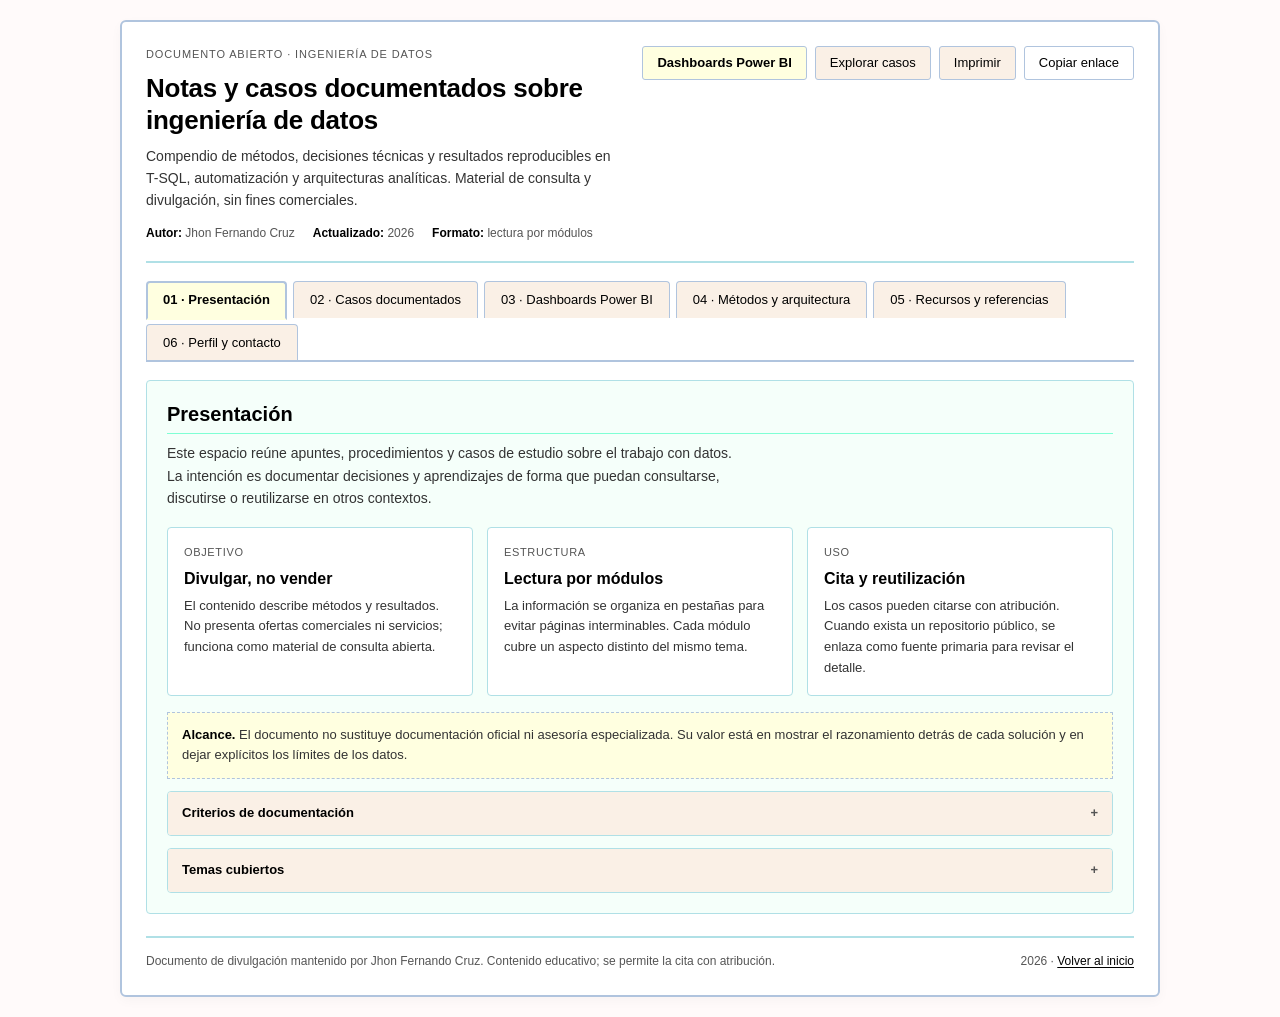
==== commit 7f4f925b: "Primera actualizacion de tentexto informativo" ====
--- a/index.html
+++ b/index.html
@@ -932,7 +932,8 @@
         </div>
       </div>
       <div class="header-actions">
-        <button class="btn btn-primary" type="button" data-goto="tab-casos">Explorar casos</button>
+        <button class="btn btn-primary" type="button" data-goto="tab-dashboards">Dashboards Power BI</button>
+        <button class="btn" type="button" data-goto="tab-casos">Explorar casos</button>
         <button class="btn" type="button" id="printDoc">Imprimir</button>
         <button class="btn btn-quiet" type="button" id="copyLink">Copiar enlace</button>
       </div>
@@ -942,9 +943,10 @@
     <nav class="tabs-nav" role="tablist" aria-label="Módulos del documento">
       <button class="tab-button" id="tab-presentacion" type="button" role="tab" aria-selected="true" aria-controls="panel-presentacion" tabindex="0">01 · Presentación</button>
       <button class="tab-button" id="tab-casos" type="button" role="tab" aria-selected="false" aria-controls="panel-casos" tabindex="-1">02 · Casos documentados</button>
-      <button class="tab-button" id="tab-metodos" type="button" role="tab" aria-selected="false" aria-controls="panel-metodos" tabindex="-1">03 · Métodos y arquitectura</button>
-      <button class="tab-button" id="tab-recursos" type="button" role="tab" aria-selected="false" aria-controls="panel-recursos" tabindex="-1">04 · Recursos y referencias</button>
-      <button class="tab-button" id="tab-perfil" type="button" role="tab" aria-selected="false" aria-controls="panel-perfil" tabindex="-1">05 · Perfil y contacto</button>
+      <button class="tab-button" id="tab-dashboards" type="button" role="tab" aria-selected="false" aria-controls="panel-dashboards" tabindex="-1">03 · Dashboards Power BI</button>
+      <button class="tab-button" id="tab-metodos" type="button" role="tab" aria-selected="false" aria-controls="panel-metodos" tabindex="-1">04 · Métodos y arquitectura</button>
+      <button class="tab-button" id="tab-recursos" type="button" role="tab" aria-selected="false" aria-controls="panel-recursos" tabindex="-1">05 · Recursos y referencias</button>
+      <button class="tab-button" id="tab-perfil" type="button" role="tab" aria-selected="false" aria-controls="panel-perfil" tabindex="-1">06 · Perfil y contacto</button>
     </nav>
 
     <main id="contenido">
@@ -1157,6 +1159,36 @@
 
         <div class="callout">
           <p><strong>Nota metodológica.</strong> Las cifras y resultados corresponden a los contextos descritos en cada ficha. No deben interpretarse como benchmarks generales ni como garantía de rendimiento en otros entornos.</p>
+        </div>
+      </section>
+
+      <section class="tab-content" id="panel-dashboards" role="tabpanel" aria-labelledby="tab-dashboards" tabindex="0" hidden>
+        <h2>Dashboards Power BI</h2>
+        <p class="panel-intro">Tableros interactivos desarrollados en Power BI para explorar indicadores operativos y de negocio. Cada tarjeta abre el dashboard correspondiente en una vista dedicada; el listado se irá ampliando con nuevos tableros.</p>
+
+        <div class="case-grid" id="dashboardGrid">
+          <article class="case-card" data-category="inventarios">
+            <div class="case-top">
+              <span class="case-num">01</span>
+              <span class="tag">Inventarios</span>
+              <span class="case-year">2026</span>
+            </div>
+            <h3>Comportamiento inventarios</h3>
+            <p>Dashboard de comportamiento de almacenamiento e inventarios: vejez de envíos, semaforización, bodegas, procesos y clientes.</p>
+            <div class="tag-list">
+              <span class="tag">Power BI</span>
+              <span class="tag">Inventarios</span>
+              <span class="tag">Almacenamiento</span>
+              <span class="tag">Semaforización</span>
+            </div>
+            <div class="case-actions">
+              <a class="btn btn-small btn-primary" href="Inventarios.html">Abrir dashboard</a>
+            </div>
+          </article>
+        </div>
+
+        <div class="callout">
+          <p><strong>Próximamente.</strong> Este espacio centraliza los dashboards de Power BI. A medida que se desarrollen nuevos tableros, se anexarán a este mismo listado con su respectivo enlace de acceso.</p>
         </div>
       </section>
 
@@ -1503,7 +1535,7 @@
       }
 
       const filterButtons = Array.from(document.querySelectorAll('.filter'));
-      const caseCards = Array.from(document.querySelectorAll('.case-card'));
+      const caseCards = Array.from(document.querySelectorAll('#caseGrid .case-card'));
       const searchInput = document.getElementById('caseSearch');
       const caseCount = document.getElementById('caseCount');
       const caseEmpty = document.getElementById('caseEmpty');
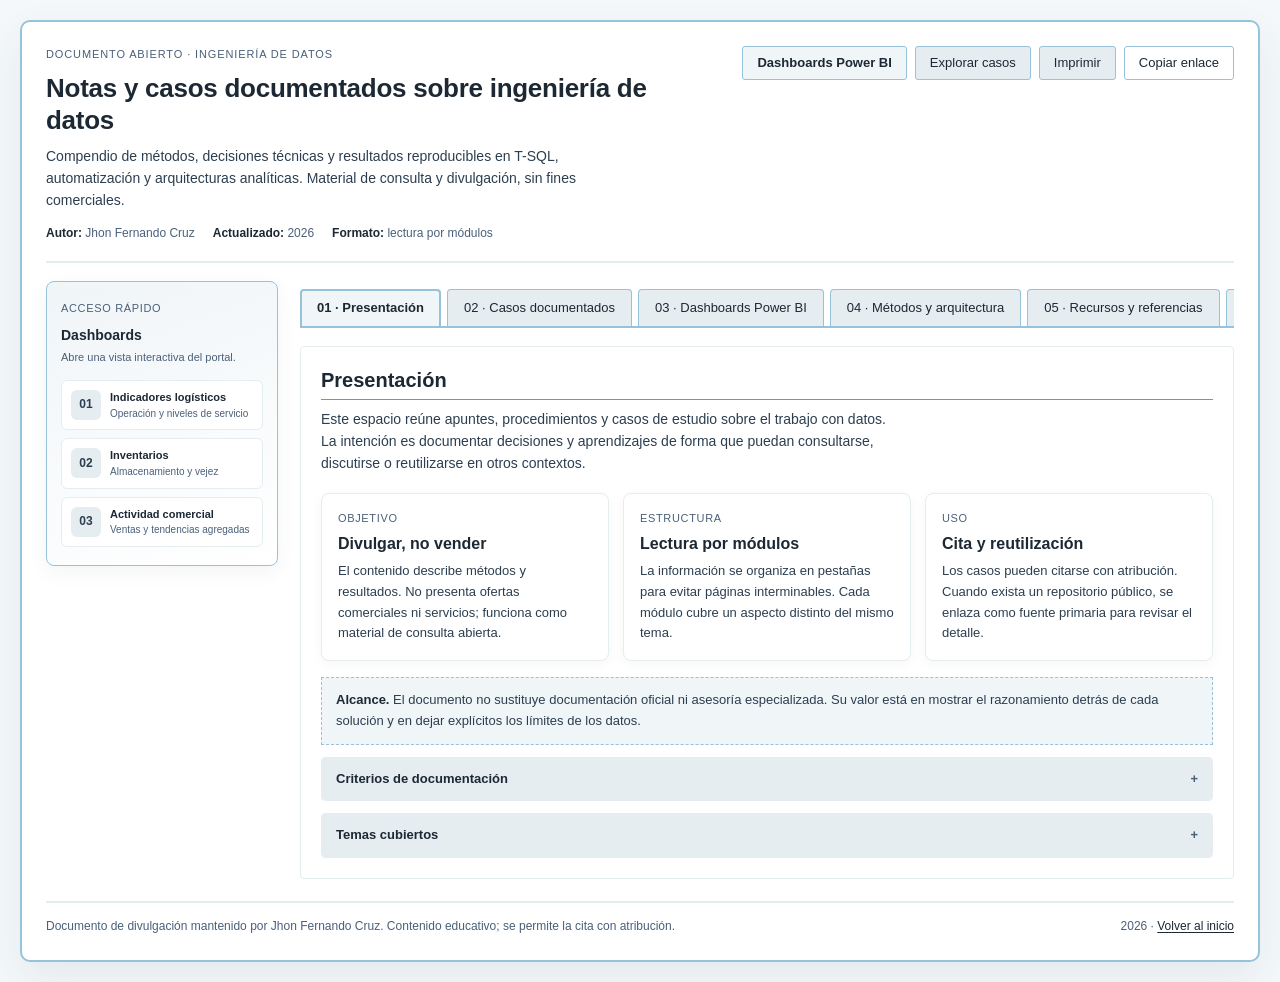
==== commit 3c83f121: "Actualizacion repositorio nueva corrida con nuevos datos" ====
--- a/index.html
+++ b/index.html
@@ -9,18 +9,18 @@
   <link rel="icon" href="data:image/svg+xml,%3Csvg xmlns='http://www.w3.org/2000/svg' viewBox='0 0 64 64'%3E%3Crect width='64' height='64' rx='8' fill='%23FFFAFA' stroke='%23B0C4DE' stroke-width='3'/%3E%3Ctext x='32' y='42' font-family='Arial' font-size='24' font-weight='600' fill='%23000000' text-anchor='middle'%3Ejf%3C/text%3E%3C/svg%3E">
   <style>
     :root {
-      --bg: #FFFAFA;
+      --bg: #F4F8FA;
       --surface: #FFFFFF;
-      --surface-tab: #FAF0E6;
-      --surface-tab-active: #FFFFE0;
-      --surface-panel: #F5FFFA;
-      --surface-note: #FFFFE0;
-      --border: #B0C4DE;
-      --border-soft: #B0E0E6;
-      --accent: #7FFFD4;
-      --ink: #000000;
-      --ink-soft: #333333;
-      --ink-muted: #555555;
+      --surface-tab: #E5EDF1;
+      --surface-tab-active: #F0F5F8;
+      --surface-panel: #FFFFFF;
+      --surface-note: #F0F5F8;
+      --border: #96C2DB;
+      --border-soft: #E5EDF1;
+      --accent: #5B9EC2;
+      --ink: #1C2833;
+      --ink-soft: #2C3E50;
+      --ink-muted: #4A607A;
     }
 
     *,
@@ -87,12 +87,12 @@
 
     .main-container {
       width: 100%;
-      max-width: 1040px;
+      max-width: 1420px;
       padding: 24px;
       border: 2px solid var(--border);
-      border-radius: 6px;
+      border-radius: 10px;
       background-color: var(--surface);
-      box-shadow: 0 4px 12px rgba(0, 0, 0, 0.03);
+      box-shadow: 0 16px 42px rgba(44, 62, 80, 0.08);
     }
 
     .doc-header {
@@ -188,13 +188,16 @@
 
     .tabs-nav {
       display: flex;
-      flex-wrap: wrap;
+      flex-wrap: nowrap;
+      overflow-x: auto;
+      scrollbar-width: thin;
       gap: 6px;
       margin-bottom: 18px;
       border-bottom: 2px solid var(--border);
     }
 
     .tab-button {
+      flex: 0 0 auto;
       padding: 10px 16px;
       border: 1px solid var(--border);
       border-bottom: none;
@@ -281,8 +284,16 @@
     .card {
       padding: 16px;
       border: 1px solid var(--border-soft);
-      border-radius: 4px;
+      border-radius: 8px;
       background-color: var(--surface);
+      box-shadow: 0 3px 12px rgba(44, 62, 80, 0.04);
+      transition: border-color 0.2s ease, box-shadow 0.2s ease, transform 0.2s ease;
+    }
+
+    .card:hover {
+      border-color: var(--border);
+      box-shadow: 0 8px 20px rgba(44, 62, 80, 0.08);
+      transform: translateY(-2px);
     }
 
     .card p {
@@ -685,6 +696,100 @@
 
     .doc-footer p {
       margin: 0;
+    }
+
+    .portal-layout {
+      display: grid;
+      grid-template-columns: 232px minmax(0, 1fr);
+      align-items: start;
+      gap: 22px;
+    }
+
+    .portal-sidebar {
+      position: sticky;
+      top: 16px;
+      padding: 18px 14px;
+      border: 1px solid var(--border);
+      border-radius: 8px;
+      background: linear-gradient(160deg, var(--surface-tab-active), var(--surface));
+      box-shadow: 0 6px 20px rgba(44, 62, 80, 0.06);
+    }
+
+    .sidebar-heading {
+      margin: 0 0 4px;
+      color: var(--ink);
+      font-size: 14px;
+      font-weight: 600;
+    }
+
+    .sidebar-caption {
+      margin: 0 0 14px;
+      color: var(--ink-muted);
+      font-size: 11px;
+      line-height: 1.45;
+    }
+
+    .sidebar-links {
+      display: grid;
+      gap: 8px;
+    }
+
+    .sidebar-link {
+      display: grid;
+      grid-template-columns: 30px minmax(0, 1fr);
+      align-items: center;
+      gap: 9px;
+      padding: 9px;
+      border: 1px solid var(--border-soft);
+      border-radius: 6px;
+      background: var(--surface);
+      color: var(--ink);
+      text-decoration: none;
+      transition: border-color 0.2s ease, background-color 0.2s ease, transform 0.2s ease;
+    }
+
+    .sidebar-link:hover {
+      border-color: var(--accent);
+      background: var(--surface-tab-active);
+      transform: translateX(2px);
+    }
+
+    .sidebar-icon {
+      display: grid;
+      width: 30px;
+      height: 30px;
+      place-items: center;
+      border-radius: 6px;
+      background: var(--surface-tab);
+      color: var(--ink-soft);
+      font-size: 12px;
+      font-weight: 700;
+    }
+
+    .sidebar-link strong,
+    .sidebar-link small {
+      display: block;
+    }
+
+    .sidebar-link strong {
+      font-size: 11px;
+      font-weight: 600;
+      line-height: 1.35;
+    }
+
+    .sidebar-link small {
+      margin-top: 2px;
+      color: var(--ink-muted);
+      font-size: 10px;
+      line-height: 1.35;
+    }
+
+    .portal-content {
+      min-width: 0;
+    }
+
+    .portal-content .tabs-nav {
+      margin-top: 2px;
     }
 
     .action-status {
@@ -793,6 +898,18 @@
     }
 
     @media (max-width: 860px) {
+      .portal-layout {
+        grid-template-columns: 1fr;
+      }
+
+      .portal-sidebar {
+        position: static;
+      }
+
+      .sidebar-links {
+        grid-template-columns: repeat(3, minmax(0, 1fr));
+      }
+
       .doc-header {
         flex-direction: column;
       }
@@ -844,6 +961,10 @@
 
       .tab-button[aria-selected="true"] {
         padding: 8px 11px;
+      }
+
+      .sidebar-links {
+        grid-template-columns: 1fr;
       }
     }
 
@@ -938,18 +1059,40 @@
         <button class="btn btn-quiet" type="button" id="copyLink">Copiar enlace</button>
       </div>
     </header>
-    <p class="action-status" id="actionStatus" role="status" aria-live="polite"></p>
-
-    <nav class="tabs-nav" role="tablist" aria-label="Módulos del documento">
-      <button class="tab-button" id="tab-presentacion" type="button" role="tab" aria-selected="true" aria-controls="panel-presentacion" tabindex="0">01 · Presentación</button>
-      <button class="tab-button" id="tab-casos" type="button" role="tab" aria-selected="false" aria-controls="panel-casos" tabindex="-1">02 · Casos documentados</button>
-      <button class="tab-button" id="tab-dashboards" type="button" role="tab" aria-selected="false" aria-controls="panel-dashboards" tabindex="-1">03 · Dashboards Power BI</button>
-      <button class="tab-button" id="tab-metodos" type="button" role="tab" aria-selected="false" aria-controls="panel-metodos" tabindex="-1">04 · Métodos y arquitectura</button>
-      <button class="tab-button" id="tab-recursos" type="button" role="tab" aria-selected="false" aria-controls="panel-recursos" tabindex="-1">05 · Recursos y referencias</button>
-      <button class="tab-button" id="tab-perfil" type="button" role="tab" aria-selected="false" aria-controls="panel-perfil" tabindex="-1">06 · Perfil y contacto</button>
-    </nav>
-
-    <main id="contenido">
+    <div class="portal-layout">
+      <aside class="portal-sidebar" aria-label="Accesos directos a dashboards">
+        <p class="kicker">Acceso rápido</p>
+        <h2 class="sidebar-heading">Dashboards</h2>
+        <p class="sidebar-caption">Abre una vista interactiva del portal.</p>
+        <nav class="sidebar-links" aria-label="Dashboards disponibles">
+          <a class="sidebar-link" href="Indicadores.html">
+            <span class="sidebar-icon" aria-hidden="true">01</span>
+            <span><strong>Indicadores logísticos</strong><small>Operación y niveles de servicio</small></span>
+          </a>
+          <a class="sidebar-link" href="Inventarios.html">
+            <span class="sidebar-icon" aria-hidden="true">02</span>
+            <span><strong>Inventarios</strong><small>Almacenamiento y vejez</small></span>
+          </a>
+          <a class="sidebar-link" href="VentasIndicadoresComercial.html">
+            <span class="sidebar-icon" aria-hidden="true">03</span>
+            <span><strong>Actividad comercial</strong><small>Ventas y tendencias agregadas</small></span>
+          </a>
+        </nav>
+      </aside>
+
+      <div class="portal-content">
+        <p class="action-status" id="actionStatus" role="status" aria-live="polite"></p>
+
+        <nav class="tabs-nav" role="tablist" aria-label="Módulos del documento">
+          <button class="tab-button" id="tab-presentacion" type="button" role="tab" aria-selected="true" aria-controls="panel-presentacion" tabindex="0">01 · Presentación</button>
+          <button class="tab-button" id="tab-casos" type="button" role="tab" aria-selected="false" aria-controls="panel-casos" tabindex="-1">02 · Casos documentados</button>
+          <button class="tab-button" id="tab-dashboards" type="button" role="tab" aria-selected="false" aria-controls="panel-dashboards" tabindex="-1">03 · Dashboards Power BI</button>
+          <button class="tab-button" id="tab-metodos" type="button" role="tab" aria-selected="false" aria-controls="panel-metodos" tabindex="-1">04 · Métodos y arquitectura</button>
+          <button class="tab-button" id="tab-recursos" type="button" role="tab" aria-selected="false" aria-controls="panel-recursos" tabindex="-1">05 · Recursos y referencias</button>
+          <button class="tab-button" id="tab-perfil" type="button" role="tab" aria-selected="false" aria-controls="panel-perfil" tabindex="-1">06 · Perfil y contacto</button>
+        </nav>
+
+        <main id="contenido">
       <section class="tab-content" id="panel-presentacion" role="tabpanel" aria-labelledby="tab-presentacion" tabindex="0">
         <h2>Presentación</h2>
         <p class="panel-intro">Este espacio reúne apuntes, procedimientos y casos de estudio sobre el trabajo con datos. La intención es documentar decisiones y aprendizajes de forma que puedan consultarse, discutirse o reutilizarse en otros contextos.</p>
@@ -1183,6 +1326,44 @@
             </div>
             <div class="case-actions">
               <a class="btn btn-small btn-primary" href="Inventarios.html">Abrir dashboard</a>
+            </div>
+          </article>
+
+          <article class="case-card" data-category="indicadores">
+            <div class="case-top">
+              <span class="case-num">02</span>
+              <span class="tag">Indicadores</span>
+              <span class="case-year">2026</span>
+            </div>
+            <h3>Comportamiento Indicadores</h3>
+            <p>Dashboard de seguimiento de indicadores logísticos: vejez de guías, eficacia por UEN y CPL, semaforización y comportamiento operativo en centro de control.</p>
+            <div class="tag-list">
+              <span class="tag">Power BI</span>
+              <span class="tag">Indicadores</span>
+              <span class="tag">Vejez logística</span>
+              <span class="tag">Eficacia</span>
+            </div>
+            <div class="case-actions">
+              <a class="btn btn-small btn-primary" href="Indicadores.html">Abrir dashboard</a>
+            </div>
+          </article>
+
+          <article class="case-card" data-category="ventas comercial">
+            <div class="case-top">
+              <span class="case-num">03</span>
+              <span class="tag">Ventas</span>
+              <span class="case-year">2026</span>
+            </div>
+            <h3>Actividad Comercial</h3>
+            <p>Panel ejecutivo de indicadores comerciales: ventas acumuladas, márgenes, participación por región, tendencias anuales y rendimiento de productos con clientes protegidos.</p>
+            <div class="tag-list">
+              <span class="tag">Power BI</span>
+              <span class="tag">Ventas</span>
+              <span class="tag">Comercial</span>
+              <span class="tag">Clientes</span>
+            </div>
+            <div class="case-actions">
+              <a class="btn btn-small btn-primary" href="VentasIndicadoresComercial.html">Abrir dashboard</a>
             </div>
           </article>
         </div>
@@ -1421,7 +1602,9 @@
           </div>
         </details>
       </section>
-    </main>
+        </main>
+      </div>
+    </div>
 
     <footer class="doc-footer">
       <p>Documento de divulgación mantenido por Jhon Fernando Cruz. Contenido educativo; se permite la cita con atribución.</p>
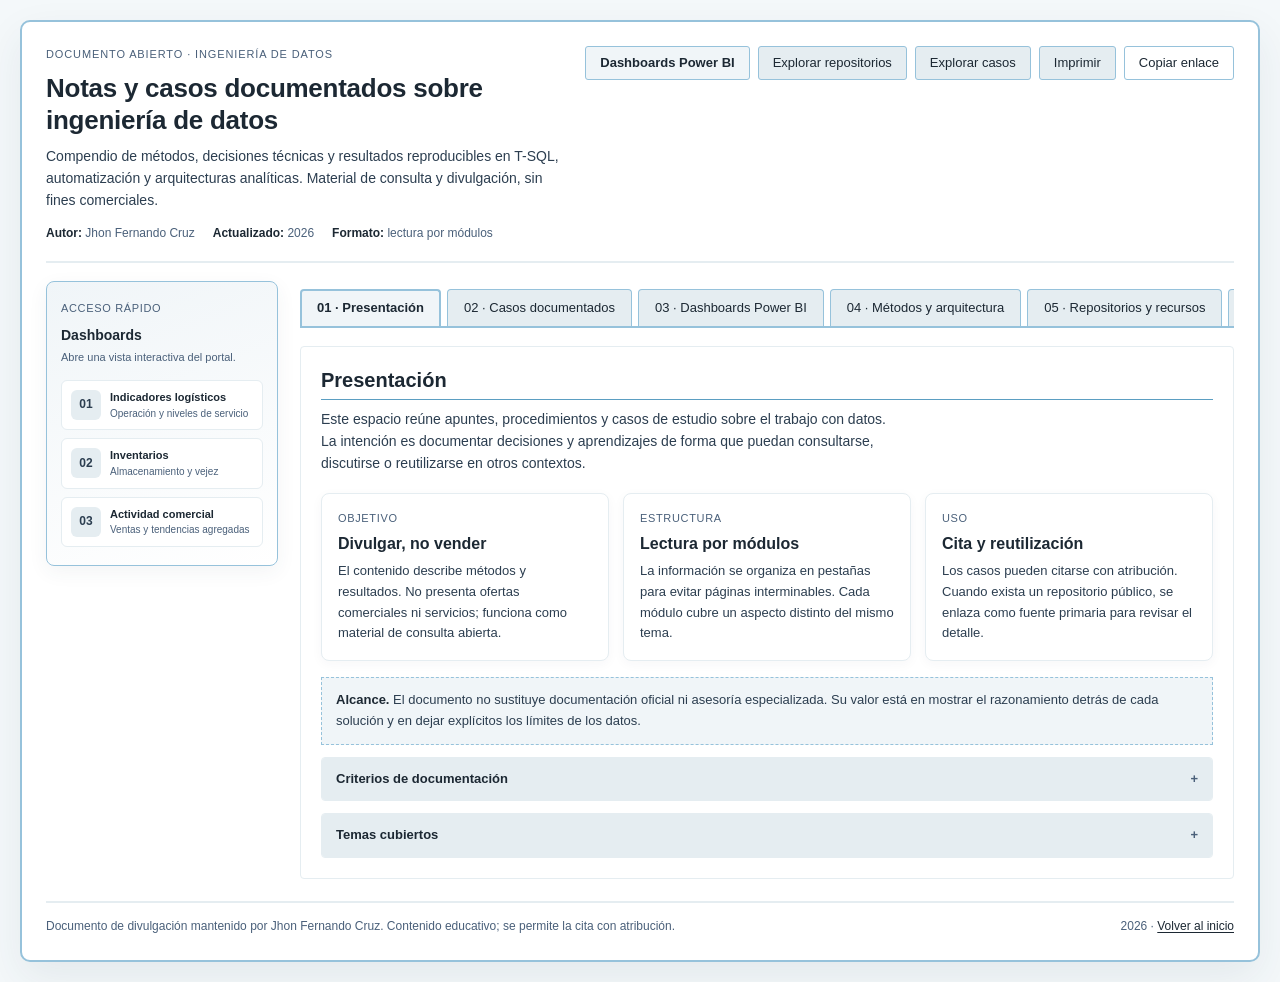
==== commit cf42fcf7: "Actualizacion repositorio nueva corrida con nuevos datos" ====
--- a/index.html
+++ b/index.html
@@ -430,7 +430,8 @@
       gap: 4px;
     }
 
-    .filter {
+    .filter,
+    .repo-filter {
       padding: 6px 10px;
       border: 1px solid var(--border);
       border-radius: 3px;
@@ -442,12 +443,14 @@
       transition: background-color 0.2s ease, border-color 0.2s ease;
     }
 
-    .filter:hover {
+    .filter:hover,
+    .repo-filter:hover {
       border-color: var(--accent);
       background-color: var(--surface-tab-active);
     }
 
-    .filter[aria-pressed="true"] {
+    .filter[aria-pressed="true"],
+    .repo-filter[aria-pressed="true"] {
       padding: 5px 9px;
       border: 2px solid var(--border);
       background-color: var(--surface-tab-active);
@@ -1054,6 +1057,7 @@
       </div>
       <div class="header-actions">
         <button class="btn btn-primary" type="button" data-goto="tab-dashboards">Dashboards Power BI</button>
+        <button class="btn" type="button" data-goto="tab-recursos">Explorar repositorios</button>
         <button class="btn" type="button" data-goto="tab-casos">Explorar casos</button>
         <button class="btn" type="button" id="printDoc">Imprimir</button>
         <button class="btn btn-quiet" type="button" id="copyLink">Copiar enlace</button>
@@ -1088,7 +1092,7 @@
           <button class="tab-button" id="tab-casos" type="button" role="tab" aria-selected="false" aria-controls="panel-casos" tabindex="-1">02 · Casos documentados</button>
           <button class="tab-button" id="tab-dashboards" type="button" role="tab" aria-selected="false" aria-controls="panel-dashboards" tabindex="-1">03 · Dashboards Power BI</button>
           <button class="tab-button" id="tab-metodos" type="button" role="tab" aria-selected="false" aria-controls="panel-metodos" tabindex="-1">04 · Métodos y arquitectura</button>
-          <button class="tab-button" id="tab-recursos" type="button" role="tab" aria-selected="false" aria-controls="panel-recursos" tabindex="-1">05 · Recursos y referencias</button>
+          <button class="tab-button" id="tab-recursos" type="button" role="tab" aria-selected="false" aria-controls="panel-recursos" tabindex="-1">05 · Repositorios y recursos</button>
           <button class="tab-button" id="tab-perfil" type="button" role="tab" aria-selected="false" aria-controls="panel-perfil" tabindex="-1">06 · Perfil y contacto</button>
         </nav>
 
@@ -1473,8 +1477,8 @@
       </section>
 
       <section class="tab-content" id="panel-recursos" role="tabpanel" aria-labelledby="tab-recursos" tabindex="0" hidden>
-        <h2>Recursos y referencias</h2>
-        <p class="panel-intro">Herramientas, fuentes y definiciones de apoyo. Los enlaces externos llevan a documentación oficial o a los repositorios donde se publica el código de cada caso.</p>
+        <h2>Repositorios y recursos</h2>
+        <p class="panel-intro">Catálogo del portafolio de proyectos, herramientas, fuentes y definiciones de apoyo. Los enlaces externos llevan a los repositorios públicos o a la documentación oficial de cada tecnología.</p>
 
         <div class="grid grid-2">
           <article class="card">
@@ -1491,15 +1495,245 @@
           </article>
 
           <article class="card">
+            <span class="kicker">Mapa del portafolio</span>
+            <h3>Un índice para explorar</h3>
+            <p>El catálogo reúne los repositorios compartidos de GitHub y los proyectos con copia local identificada. Cada ficha resume su propósito y enlaza a la fuente publicada.</p>
+            <div class="tag-list">
+              <span class="tag">25 repositorios en GitHub</span>
+              <span class="tag">24 carpetas locales visibles</span>
+            </div>
+          </article>
+          <article class="card">
+            <span class="kicker">Cómo interpretar</span>
+            <h3>Alcance y actualización</h3>
+            <p>Los resúmenes sirven como orientación, no reemplazan el README ni la revisión del código. La lista se construyó con el inventario compartido y la información disponible en las carpetas locales.</p>
+            <p><strong>Nota:</strong> <code>Dev_Repoblamiento</code> aparece en GitHub, pero no en el listado local compartido. Los otros repositorios enlazan a su proyecto público.</p>
+          </article>
+        </div>
+
+        <h3 class="section-sub">Catálogo de repositorios</h3>
+        <p class="panel-intro">Busca por nombre, tecnología o propósito. Las categorías agrupan proyectos de analítica, aplicaciones, aprendizaje y procesamiento especializado.</p>
+
+        <div class="toolbar">
+          <div class="filters" role="group" aria-label="Filtrar repositorios por área">
+            <button class="repo-filter" type="button" data-repo-filter="all" aria-pressed="true">Todos <span class="count">25</span></button>
+            <button class="repo-filter" type="button" data-repo-filter="analytics" aria-pressed="false">Datos y analítica <span class="count">09</span></button>
+            <button class="repo-filter" type="button" data-repo-filter="apps" aria-pressed="false">Aplicaciones y APIs <span class="count">07</span></button>
+            <button class="repo-filter" type="button" data-repo-filter="learning" aria-pressed="false">Aprendizaje y recursos <span class="count">06</span></button>
+            <button class="repo-filter" type="button" data-repo-filter="processing" aria-pressed="false">Procesamiento especializado <span class="count">02</span></button>
+            <button class="repo-filter" type="button" data-repo-filter="portal" aria-pressed="false">Portales <span class="count">01</span></button>
+          </div>
+          <label class="search">
+            <span class="kicker" hidden>Buscar repositorios</span>
+            <svg viewBox="0 0 24 24" fill="none" stroke="currentColor" stroke-width="1.8" stroke-linecap="round" stroke-linejoin="round" aria-hidden="true"><circle cx="11" cy="11" r="7"></circle><path d="m20 20-3.5-3.5"></path></svg>
+            <input id="repoSearch" type="search" placeholder="Buscar nombre, tecnología o tema" aria-label="Buscar repositorios por nombre, tecnología o tema">
+          </label>
+        </div>
+        <p class="results" aria-live="polite"><strong id="repoCount">25</strong> repositorios visibles de 25</p>
+
+        <div class="case-grid" id="repoGrid">
+          <article class="case-card repo-card" data-repo-category="analytics" data-search="PROYECTO_DE_GRADO_ML- tesis maestria ciencia de datos prediccion SLA ultima milla logistica databricks duckdb SQL Server XGBoost">
+            <div class="case-top"><span class="tag">Datos y analítica</span><span class="case-year">HTML</span></div>
+            <h3>PROYECTO_DE_GRADO_ML-</h3>
+            <p>Trabajo de maestría en ciencia de datos para estimar tiempos de entrega y cumplimiento de SLA en la última milla.</p>
+            <div class="tag-list"><span class="tag">Machine learning</span><span class="tag">Logística</span><span class="tag">Databricks</span></div>
+            <div class="case-actions"><a class="btn btn-small btn-primary" href="https://github.com/jhonfcb87colab/PROYECTO_DE_GRADO_ML-" target="_blank" rel="noopener noreferrer">Abrir en GitHub</a></div>
+          </article>
+          <article class="case-card repo-card" data-repo-category="analytics" data-search="ProyectoCentinela redes neuronales MLP PyTorch produccion agricola Valle del Cauca datos abiertos">
+            <div class="case-top"><span class="tag">Datos y analítica</span><span class="case-year">HTML</span></div>
+            <h3>ProyectoCentinela</h3>
+            <p>Proyecto de predicción de producción agrícola con una red neuronal MLP y documentación de procedencia, protección de datos y evaluación.</p>
+            <div class="tag-list"><span class="tag">PyTorch</span><span class="tag">MLP</span><span class="tag">Datos abiertos</span></div>
+            <div class="case-actions"><a class="btn btn-small btn-primary" href="https://github.com/jhonfcb87colab/ProyectoCentinela" target="_blank" rel="noopener noreferrer">Abrir en GitHub</a></div>
+          </article>
+          <article class="case-card repo-card" data-repo-category="analytics" data-search="ProyectoVeterinaria clinica veterinaria bases datos estructuradas no estructuradas depuracion analisis">
+            <div class="case-top"><span class="tag">Datos y analítica</span><span class="case-year">Jupyter Notebook</span></div>
+            <h3>ProyectoVeterinaria</h3>
+            <p>Caso de estudio de una clínica veterinaria: extracción y depuración de datos estructurados y no estructurados para su análisis.</p>
+            <div class="tag-list"><span class="tag">Bases de datos</span><span class="tag">Limpieza de datos</span></div>
+            <div class="case-actions"><a class="btn btn-small btn-primary" href="https://github.com/jhonfcb87colab/ProyectoVeterinaria" target="_blank" rel="noopener noreferrer">Abrir en GitHub</a></div>
+          </article>
+          <article class="case-card repo-card" data-repo-category="analytics" data-search="MLOP_APIS_FAST_API MLOps API prediccion Yahoo Finance tendencia financiera Python">
+            <div class="case-top"><span class="tag">Datos y analítica</span><span class="case-year">Python</span></div>
+            <h3>MLOP_APIS_FAST_API</h3>
+            <p>API de predicción financiera que usa datos de Yahoo Finance para estimar la dirección del retorno diario, organizada como proyecto de MLOps.</p>
+            <div class="tag-list"><span class="tag">MLOps</span><span class="tag">FastAPI</span><span class="tag">Machine learning</span></div>
+            <div class="case-actions"><a class="btn btn-small btn-primary" href="https://github.com/jhonfcb87colab/MLOP_APIS_FAST_API" target="_blank" rel="noopener noreferrer">Abrir en GitHub</a></div>
+          </article>
+          <article class="case-card repo-card" data-repo-category="analytics" data-search="MicroProyectosConPolars ejercicios analisis transformacion datos Polars Python CSV notebooks">
+            <div class="case-top"><span class="tag">Datos y analítica</span><span class="case-year">Jupyter Notebook</span></div>
+            <h3>MicroProyectosConPolars</h3>
+            <p>Ejercicios prácticos de análisis y transformación de datos con Polars y Python, usando notebooks y archivos CSV incluidos.</p>
+            <div class="tag-list"><span class="tag">Polars</span><span class="tag">Python</span><span class="tag">CSV</span></div>
+            <div class="case-actions"><a class="btn btn-small btn-primary" href="https://github.com/jhonfcb87colab/MicroProyectosConPolars" target="_blank" rel="noopener noreferrer">Abrir en GitHub</a></div>
+          </article>
+          <article class="case-card repo-card" data-repo-category="analytics" data-search="Dev_pry_SPARK notebooks Apache Spark analisis transformacion datos logisticos">
+            <div class="case-top"><span class="tag">Datos y analítica</span><span class="case-year">Jupyter Notebook</span></div>
+            <h3>Dev_pry_SPARK</h3>
+            <p>Notebooks para analizar y transformar datos logísticos con Apache Spark, con ejemplos de consulta y persistencia de resultados.</p>
+            <div class="tag-list"><span class="tag">Apache Spark</span><span class="tag">SQL</span><span class="tag">Logística</span></div>
+            <div class="case-actions"><a class="btn btn-small btn-primary" href="https://github.com/jhonfcb87colab/Dev_pry_SPARK" target="_blank" rel="noopener noreferrer">Abrir en GitHub</a></div>
+          </article>
+          <article class="case-card repo-card" data-repo-category="analytics" data-search="Dev_ACCESS_Proyectos Access SQL Server Python pyodbc pandas carga datos">
+            <div class="case-top"><span class="tag">Datos y analítica</span><span class="case-year">Python</span></div>
+            <h3>Dev_ACCESS_Proyectos</h3>
+            <p>Scripts de ejemplo para preparar tablas en SQL Server y cargar datos desde Microsoft Access mediante Python.</p>
+            <div class="tag-list"><span class="tag">Microsoft Access</span><span class="tag">SQL Server</span><span class="tag">Pandas</span></div>
+            <div class="case-actions"><a class="btn btn-small btn-primary" href="https://github.com/jhonfcb87colab/Dev_ACCESS_Proyectos" target="_blank" rel="noopener noreferrer">Abrir en GitHub</a></div>
+          </article>
+          <article class="case-card repo-card" data-repo-category="analytics" data-search="NOTEBOOKS_PRUEBAS_CALCULOS SQLite SQL Server Parquet Python consultas bases datos">
+            <div class="case-top"><span class="tag">Datos y analítica</span><span class="case-year">Jupyter Notebook</span></div>
+            <h3>NOTEBOOKS_PRUEBAS_CALCULOS</h3>
+            <p>Cuadernos y módulos de práctica para consultar SQLite y SQL Server, realizar cálculos y exportar datos a Parquet.</p>
+            <div class="tag-list"><span class="tag">SQLite</span><span class="tag">SQL Server</span><span class="tag">Parquet</span></div>
+            <div class="case-actions"><a class="btn btn-small btn-primary" href="https://github.com/jhonfcb87colab/NOTEBOOKS_PRUEBAS_CALCULOS" target="_blank" rel="noopener noreferrer">Abrir en GitHub</a></div>
+          </article>
+          <article class="case-card repo-card" data-repo-category="analytics" data-search="SCRIPTS_SQL TSQL SQL Server scripts consultas">
+            <div class="case-top"><span class="tag">Datos y analítica</span><span class="case-year">TSQL</span></div>
+            <h3>SCRIPTS_SQL</h3>
+            <p>Repositorio de scripts SQL para consulta y reutilización en tareas de bases de datos.</p>
+            <div class="tag-list"><span class="tag">T-SQL</span><span class="tag">SQL Server</span></div>
+            <div class="case-actions"><a class="btn btn-small btn-primary" href="https://github.com/jhonfcb87colab/SCRIPTS_SQL" target="_blank" rel="noopener noreferrer">Abrir en GitHub</a></div>
+          </article>
+
+          <article class="case-card repo-card" data-repo-category="apps" data-search="Proyecto06 BI Web Flask dashboards autoria visualizacion roles permisos SQL bases datos">
+            <div class="case-top"><span class="tag">Aplicaciones y APIs</span><span class="case-year">Python</span></div>
+            <h3>Proyecto06</h3>
+            <p>Incluye BI Web en Flask con capas de autoría y visualización, control de acceso y conexiones a distintos motores; también contiene utilidades de instalación.</p>
+            <div class="tag-list"><span class="tag">Flask</span><span class="tag">BI Web</span><span class="tag">Roles y permisos</span></div>
+            <div class="case-actions"><a class="btn btn-small btn-primary" href="https://github.com/jhonfcb87colab/Proyecto06" target="_blank" rel="noopener noreferrer">Abrir en GitHub</a></div>
+          </article>
+          <article class="case-card repo-card" data-repo-category="apps" data-search="DevAppFinalRepoblar aplicación escritorio cubos BI servicio HTTP SQL Server">
+            <div class="case-top"><span class="tag">Aplicaciones y APIs</span><span class="case-year">Python</span></div>
+            <h3>DevAppFinalRepoblar</h3>
+            <p>Aplicación de escritorio para solicitar repoblamientos de cubos de BI mediante un servicio HTTP interno, con clientes de ejemplo y utilidades de acceso a datos.</p>
+            <div class="tag-list"><span class="tag">Python</span><span class="tag">BI</span><span class="tag">SQL Server</span></div>
+            <div class="case-actions"><a class="btn btn-small btn-primary" href="https://github.com/jhonfcb87colab/DevAppFinalRepoblar" target="_blank" rel="noopener noreferrer">Abrir en GitHub</a></div>
+          </article>
+          <article class="case-card repo-card" data-repo-category="apps" data-search="AppApiRepoblar API HTTP Windows C# SQL Server procedimiento almacenado">
+            <div class="case-top"><span class="tag">Aplicaciones y APIs</span><span class="case-year">C#</span></div>
+            <h3>AppApiRepoblar</h3>
+            <p>Aplicación de consola para Windows que expone un endpoint HTTP y puede ejecutar un procedimiento almacenado de repoblamiento en SQL Server.</p>
+            <div class="tag-list"><span class="tag">C#</span><span class="tag">HTTP</span><span class="tag">SQL Server</span></div>
+            <div class="case-actions"><a class="btn btn-small btn-primary" href="https://github.com/jhonfcb87colab/AppApiRepoblar" target="_blank" rel="noopener noreferrer">Abrir en GitHub</a></div>
+          </article>
+          <article class="case-card repo-card" data-repo-category="apps" data-search="Dev_Repoblamiento API repoblamiento Python">
+            <div class="case-top"><span class="tag">Aplicaciones y APIs</span><span class="case-year">Python · GitHub</span></div>
+            <h3>Dev_Repoblamiento</h3>
+            <p>Repositorio de repoblamiento publicado en GitHub. No figura como carpeta en el listado local compartido.</p>
+            <div class="tag-list"><span class="tag">Python</span><span class="tag">API</span><span class="tag">Solo listado remoto</span></div>
+            <div class="case-actions"><a class="btn btn-small btn-primary" href="https://github.com/jhonfcb87colab/Dev_Repoblamiento" target="_blank" rel="noopener noreferrer">Abrir en GitHub</a></div>
+          </article>
+          <article class="case-card repo-card" data-repo-category="apps" data-search="MicroPoryectos_FAST_API FastAPI ejemplos introductorios API rutas parametros validacion JSON">
+            <div class="case-top"><span class="tag">Aplicaciones y APIs</span><span class="case-year">Python</span></div>
+            <h3>MicroPoryectos_FAST_API</h3>
+            <p>Ejemplos introductorios de APIs con FastAPI, desde rutas simples hasta parámetros validados y cuerpos JSON.</p>
+            <div class="tag-list"><span class="tag">FastAPI</span><span class="tag">REST</span><span class="tag">JSON</span></div>
+            <div class="case-actions"><a class="btn btn-small btn-primary" href="https://github.com/jhonfcb87colab/MicroPoryectos_FAST_API" target="_blank" rel="noopener noreferrer">Abrir en GitHub</a></div>
+          </article>
+          <article class="case-card repo-card" data-repo-category="apps" data-search="Dev_Streamlit_02_formulario Streamlit guias envio registros SQLite">
+            <div class="case-top"><span class="tag">Aplicaciones y APIs</span><span class="case-year">Python</span></div>
+            <h3>Dev_Streamlit_02_formulario</h3>
+            <p>Aplicación Streamlit para registrar guías de envío y consultar la información guardada en SQLite.</p>
+            <div class="tag-list"><span class="tag">Streamlit</span><span class="tag">SQLite</span><span class="tag">Formularios</span></div>
+            <div class="case-actions"><a class="btn btn-small btn-primary" href="https://github.com/jhonfcb87colab/Dev_Streamlit_02_formulario" target="_blank" rel="noopener noreferrer">Abrir en GitHub</a></div>
+          </article>
+          <article class="case-card repo-card" data-repo-category="apps" data-search="Dev_SAP_Facturacion SAP facturacion CEBE centros beneficio SQL Server archivos">
+            <div class="case-top"><span class="tag">Aplicaciones y APIs</span><span class="case-year">C#</span></div>
+            <h3>Dev_SAP_Facturacion</h3>
+            <p>Herramientas para consultar servicios SAP de facturación y centros de beneficio, y guardar resultados en SQL Server o archivos delimitados.</p>
+            <div class="tag-list"><span class="tag">SAP</span><span class="tag">Facturación</span><span class="tag">SQL Server</span></div>
+            <div class="case-actions"><a class="btn btn-small btn-primary" href="https://github.com/jhonfcb87colab/Dev_SAP_Facturacion" target="_blank" rel="noopener noreferrer">Abrir en GitHub</a></div>
+          </article>
+
+          <article class="case-card repo-card" data-repo-category="learning" data-search="Dev_Proyectos ejemplos proyectos Python C# .NET SSIS web desarrollo">
+            <div class="case-top"><span class="tag">Aprendizaje y recursos</span><span class="case-year">C#</span></div>
+            <h3>Dev_Proyectos</h3>
+            <p>Repositorio contenedor de ejemplos y proyectos de desarrollo en Python, C#/.NET, SSIS y tecnologías web, organizados en carpetas independientes.</p>
+            <div class="tag-list"><span class="tag">Python</span><span class="tag">.NET</span><span class="tag">SSIS</span></div>
+            <div class="case-actions"><a class="btn btn-small btn-primary" href="https://github.com/jhonfcb87colab/Dev_Proyectos" target="_blank" rel="noopener noreferrer">Abrir en GitHub</a></div>
+          </article>
+          <article class="case-card repo-card" data-repo-category="learning" data-search="Dev_Py_RedesNeuronales aprendizaje ejemplos redes neuronales Python aplicaciones escritorio">
+            <div class="case-top"><span class="tag">Aprendizaje y recursos</span><span class="case-year">Python</span></div>
+            <h3>Dev_Py_RedesNeuronales</h3>
+            <p>Ejemplos independientes para aprender redes neuronales y crear pequeñas aplicaciones de escritorio en Python.</p>
+            <div class="tag-list"><span class="tag">Python</span><span class="tag">Redes neuronales</span></div>
+            <div class="case-actions"><a class="btn btn-small btn-primary" href="https://github.com/jhonfcb87colab/Dev_Py_RedesNeuronales" target="_blank" rel="noopener noreferrer">Abrir en GitHub</a></div>
+          </article>
+          <article class="case-card repo-card" data-repo-category="learning" data-search="COMANDOS_BASH_SHELL apuntes ejemplos comandos desarrollo Linux Git MLOps">
+            <div class="case-top"><span class="tag">Aprendizaje y recursos</span><span class="case-year">Guías</span></div>
+            <h3>COMANDOS_BASH_SHELL</h3>
+            <p>Apuntes y ejemplos de comandos para desarrollo, Linux, Git y flujos de trabajo de MLOps.</p>
+            <div class="tag-list"><span class="tag">Bash</span><span class="tag">Linux</span><span class="tag">Git</span></div>
+            <div class="case-actions"><a class="btn btn-small btn-primary" href="https://github.com/jhonfcb87colab/COMANDOS_BASH_SHELL" target="_blank" rel="noopener noreferrer">Abrir en GitHub</a></div>
+          </article>
+          <article class="case-card repo-card" data-repo-category="learning" data-search="SCRIPTS_PYTHON scripts Python">
+            <div class="case-top"><span class="tag">Aprendizaje y recursos</span><span class="case-year">Jupyter Notebook</span></div>
+            <h3>SCRIPTS_PYTHON</h3>
+            <p>Repositorio de scripts y materiales en Python para consulta y reutilización.</p>
+            <div class="tag-list"><span class="tag">Python</span><span class="tag">Scripts</span></div>
+            <div class="case-actions"><a class="btn btn-small btn-primary" href="https://github.com/jhonfcb87colab/SCRIPTS_PYTHON" target="_blank" rel="noopener noreferrer">Abrir en GitHub</a></div>
+          </article>
+          <article class="case-card repo-card" data-repo-category="learning" data-search="ProyectoUniversidades proyecto academico universidades Jupyter Notebook">
+            <div class="case-top"><span class="tag">Aprendizaje y recursos</span><span class="case-year">Jupyter Notebook</span></div>
+            <h3>ProyectoUniversidades</h3>
+            <p>Repositorio académico asociado a trabajos universitarios y materiales de análisis en notebooks.</p>
+            <div class="tag-list"><span class="tag">Académico</span><span class="tag">Jupyter Notebook</span></div>
+            <div class="case-actions"><a class="btn btn-small btn-primary" href="https://github.com/jhonfcb87colab/ProyectoUniversidades" target="_blank" rel="noopener noreferrer">Abrir en GitHub</a></div>
+          </article>
+          <article class="case-card repo-card" data-repo-category="learning" data-search="SKILLS_IA skills inteligencia artificial instrucciones agentes IA">
+            <div class="case-top"><span class="tag">Aprendizaje y recursos</span><span class="case-year">Guías</span></div>
+            <h3>SKILLS_IA</h3>
+            <p>Conjunto de skills e instrucciones para organizar tareas asistidas por inteligencia artificial.</p>
+            <div class="tag-list"><span class="tag">IA</span><span class="tag">Documentación</span><span class="tag">Skills</span></div>
+            <div class="case-actions"><a class="btn btn-small btn-primary" href="https://github.com/jhonfcb87colab/SKILLS_IA" target="_blank" rel="noopener noreferrer">Abrir en GitHub</a></div>
+          </article>
+
+          <article class="case-card repo-card" data-repo-category="processing" data-search="Dev_Py_pruebas_procesar_img OCR imagenes guias codigos barras devoluciones Python">
+            <div class="case-top"><span class="tag">Procesamiento especializado</span><span class="case-year">Jupyter Notebook</span></div>
+            <h3>Dev_Py_pruebas_procesar_img</h3>
+            <p>Pruebas de lectura de imágenes de guías, detección de códigos de barras y reconocimiento OCR para identificar referencias y devoluciones.</p>
+            <div class="tag-list"><span class="tag">OpenCV</span><span class="tag">OCR</span><span class="tag">Códigos de barras</span></div>
+            <div class="case-actions"><a class="btn btn-small btn-primary" href="https://github.com/jhonfcb87colab/Dev_Py_pruebas_procesar_img" target="_blank" rel="noopener noreferrer">Abrir en GitHub</a></div>
+          </article>
+          <article class="case-card repo-card" data-repo-category="processing" data-search="Procesador-de-imagenes-OPENCV procesamiento imágenes OpenCV">
+            <div class="case-top"><span class="tag">Procesamiento especializado</span><span class="case-year">Jupyter Notebook</span></div>
+            <h3>Procesador-de-imagenes-OPENCV</h3>
+            <p>Repositorio dedicado a pruebas y procesamiento de imágenes con OpenCV.</p>
+            <div class="tag-list"><span class="tag">OpenCV</span><span class="tag">Imágenes</span></div>
+            <div class="case-actions"><a class="btn btn-small btn-primary" href="https://github.com/jhonfcb87colab/Procesador-de-imagenes-OPENCV" target="_blank" rel="noopener noreferrer">Abrir en GitHub</a></div>
+          </article>
+
+          <article class="case-card repo-card" data-repo-category="portal" data-search="Portal_Principal portal principal repositorios documentación dashboards HTML">
+            <div class="case-top"><span class="tag">Portales</span><span class="case-year">HTML</span></div>
+            <h3>Portal_Principal</h3>
+            <p>Portal de entrada que reúne documentación técnica, casos y dashboards de los repositorios.</p>
+            <div class="tag-list"><span class="tag">HTML</span><span class="tag">Documentación</span><span class="tag">Dashboards</span></div>
+            <div class="case-actions"><a class="btn btn-small btn-primary" href="https://github.com/jhonfcb87colab/Portal_Principal" target="_blank" rel="noopener noreferrer">Abrir en GitHub</a></div>
+          </article>
+        </div>
+        <div class="empty-state" id="repoEmpty" hidden>
+          <p>No hay repositorios que coincidan con la búsqueda o el área seleccionada.</p>
+          <button class="btn" type="button" id="clearRepoFilters">Limpiar búsqueda y filtros</button>
+        </div>
+
+        <div class="grid grid-2">
+          <article class="card">
             <span class="kicker">Fuentes primarias</span>
-            <h3>Repositorios de los casos</h3>
+            <h3>Dashboards documentados</h3>
             <ul class="list">
-              <li><a href="https://github.com/jhonfcb87colab/PROYECTO_DE_GRADO_ML-" target="_blank" rel="noopener noreferrer">Predicción de SLA en última milla</a></li>
-              <li><a href="https://github.com/jhonfcb87colab/ProyectoCentinela" target="_blank" rel="noopener noreferrer">Proyecto Centinela</a></li>
-              <li><a href="https://github.com/jhonfcb87colab/Proyecto06" target="_blank" rel="noopener noreferrer">BI Web con roles y SQL</a></li>
-              <li><a href="https://github.com/jhonfcb87colab/DevAppFinalRepoblar" target="_blank" rel="noopener noreferrer">Repoblamiento BI de escritorio</a></li>
-              <li><a href="https://github.com/jhonfcb87colab/Dev_Repoblamiento" target="_blank" rel="noopener noreferrer">API de repoblamiento</a></li>
-              <li><a href="https://github.com/jhonfcb87colab/Dev_Py_pruebas_procesar_img" target="_blank" rel="noopener noreferrer">OCR de guías logísticas</a></li>
+              <li><a href="Inventarios.html">Comportamiento de almacenamiento e inventarios</a></li>
+              <li><a href="Indicadores.html">Observatorio de indicadores logísticos</a></li>
+              <li><a href="VentasIndicadoresComercial.html">Actividad comercial y ventas agregadas</a></li>
+            </ul>
+          </article>
+          <article class="card">
+            <span class="kicker">Lectura recomendada</span>
+            <h3>Cómo navegar el catálogo</h3>
+            <ul class="list">
+              <li>Filtra por área o busca por nombre, lenguaje o tecnología.</li>
+              <li>Abre cada repositorio para consultar su README, estructura y licencia.</li>
+              <li>Para los casos desarrollados en detalle, revisa también la pestaña «Casos documentados».</li>
             </ul>
           </article>
         </div>
@@ -1794,6 +2028,71 @@
           });
           applyFilters();
           if (searchInput) searchInput.focus();
+        });
+      }
+
+      const repoFilterButtons = Array.from(document.querySelectorAll('.repo-filter'));
+      const repoCards = Array.from(document.querySelectorAll('#repoGrid .repo-card'));
+      const repoSearch = document.getElementById('repoSearch');
+      const repoCount = document.getElementById('repoCount');
+      const repoEmpty = document.getElementById('repoEmpty');
+      const clearRepoFilters = document.getElementById('clearRepoFilters');
+      let activeRepoFilter = 'all';
+
+      function applyRepoFilters() {
+        const term = normalize(repoSearch ? repoSearch.value : '');
+        let visible = 0;
+
+        repoCards.forEach(function (card) {
+          const matchesCategory = activeRepoFilter === 'all' ||
+            card.dataset.repoCategory === activeRepoFilter;
+          const searchable = normalize(card.dataset.search || card.textContent);
+          const matchesSearch = !term || searchable.indexOf(term) !== -1;
+          const show = matchesCategory && matchesSearch;
+          card.hidden = !show;
+          if (show) visible += 1;
+        });
+
+        repoFilterButtons.forEach(function (button) {
+          const filter = button.dataset.repoFilter;
+          const total = filter === 'all'
+            ? repoCards.length
+            : repoCards.filter(function (card) {
+                return card.dataset.repoCategory === filter;
+              }).length;
+          const counter = button.querySelector('.count');
+          if (counter) counter.textContent = pad(total);
+        });
+
+        if (repoCount) repoCount.textContent = pad(visible);
+        if (repoEmpty) repoEmpty.hidden = visible !== 0;
+      }
+
+      applyRepoFilters();
+
+      repoFilterButtons.forEach(function (button) {
+        button.addEventListener('click', function () {
+          activeRepoFilter = button.dataset.repoFilter || 'all';
+          repoFilterButtons.forEach(function (item) {
+            item.setAttribute('aria-pressed', String(item === button));
+          });
+          applyRepoFilters();
+        });
+      });
+
+      if (repoSearch) {
+        repoSearch.addEventListener('input', applyRepoFilters);
+      }
+
+      if (clearRepoFilters) {
+        clearRepoFilters.addEventListener('click', function () {
+          activeRepoFilter = 'all';
+          if (repoSearch) repoSearch.value = '';
+          repoFilterButtons.forEach(function (item) {
+            item.setAttribute('aria-pressed', String(item.dataset.repoFilter === 'all'));
+          });
+          applyRepoFilters();
+          if (repoSearch) repoSearch.focus();
         });
       }
 
